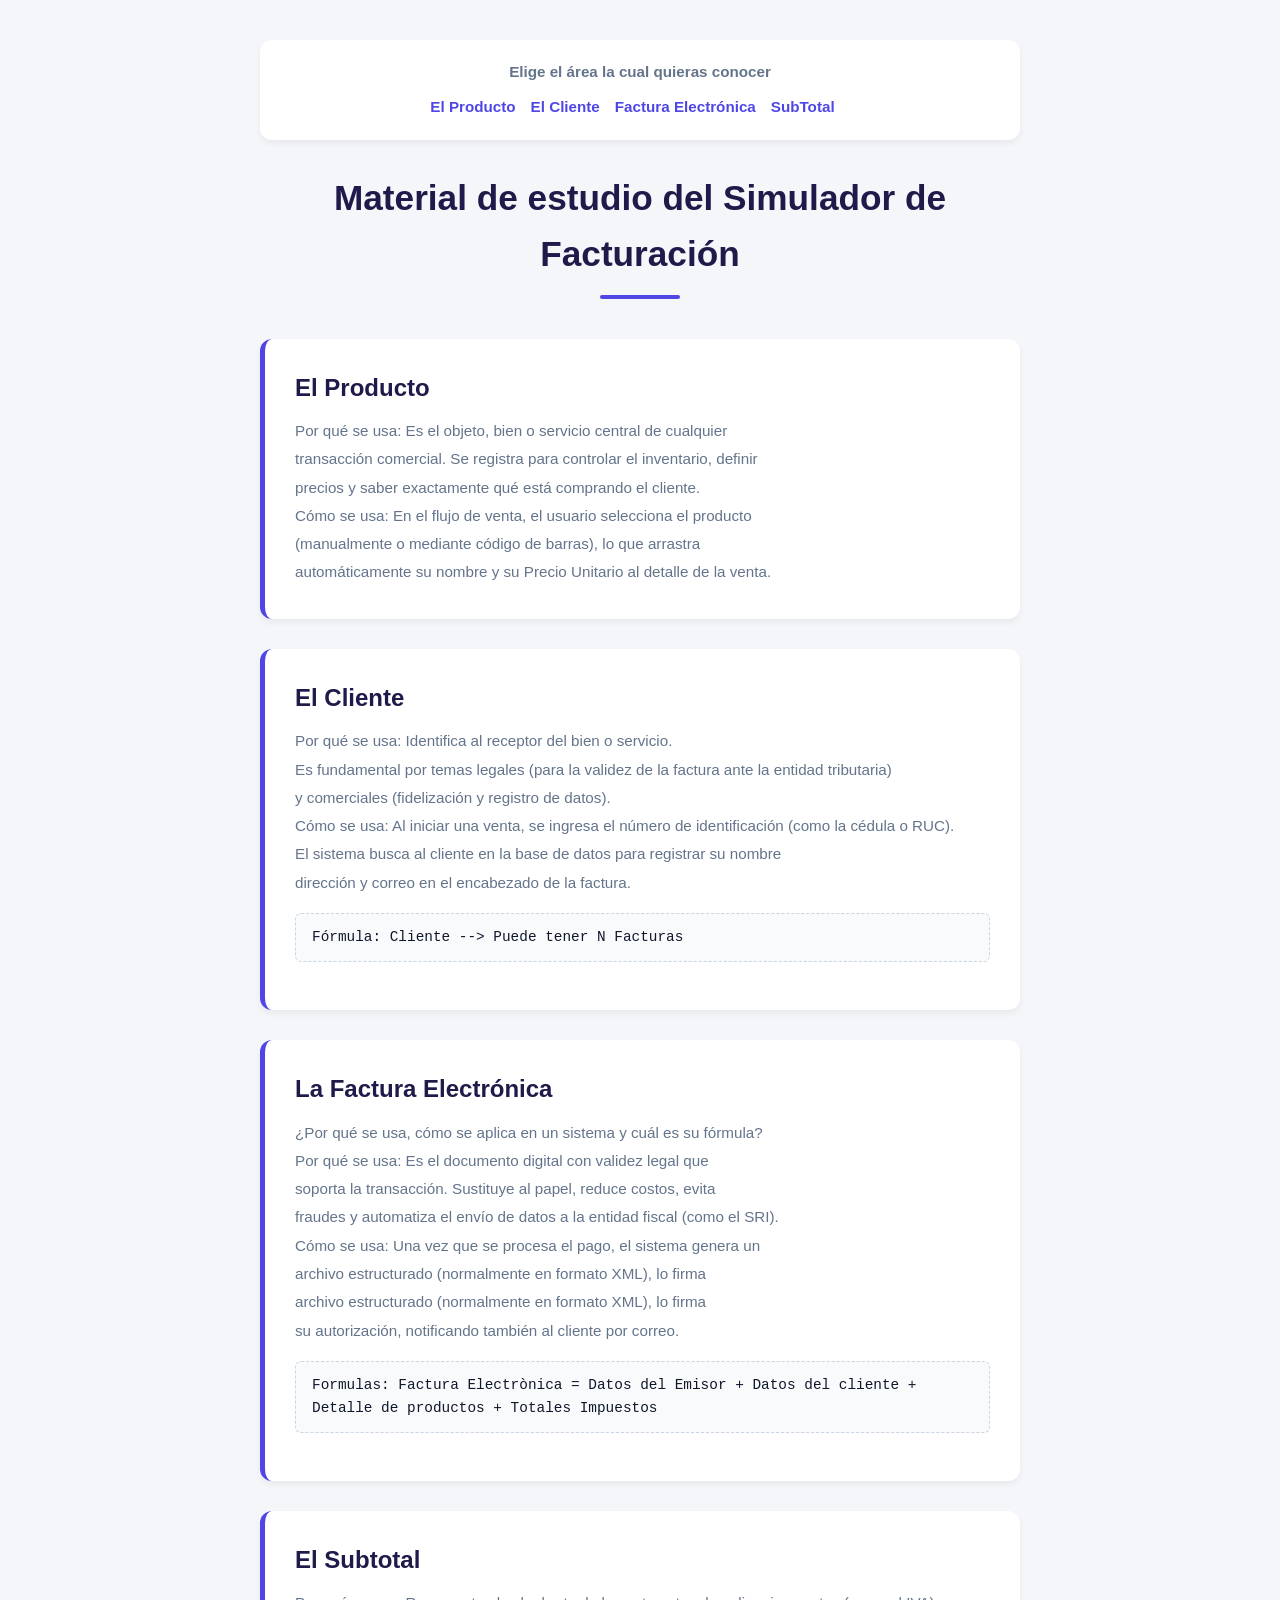
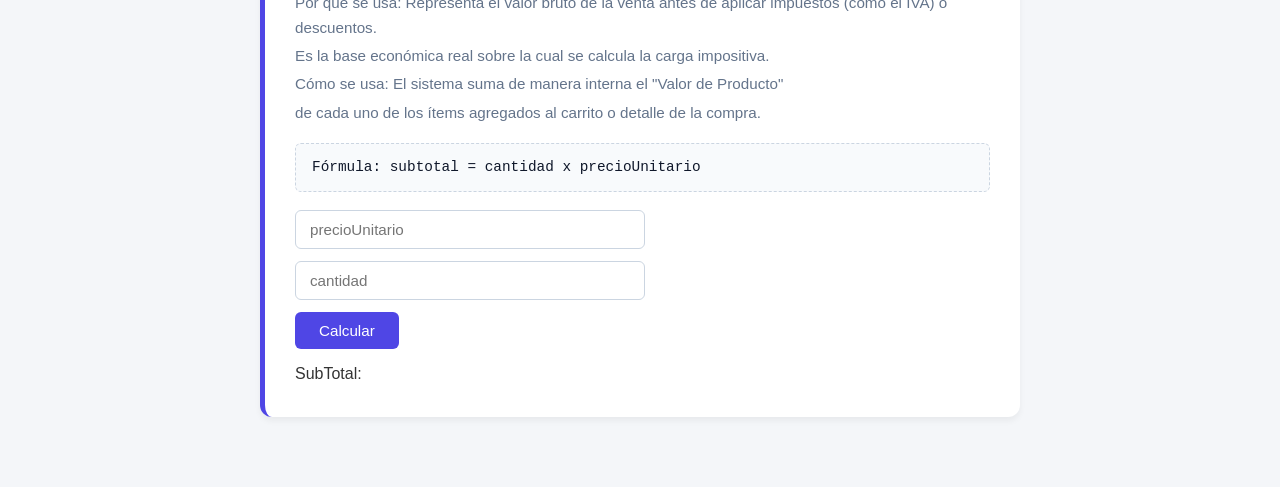
==== index.html @ f61bc557 "cch: agrenado concepto Subtotal" ====
<!DOCTYPE html>
<html lang="en">

<head>
    <meta charset="UTF-8">
    <meta name="viewport" content="width=device-width, initial-scale=1.0">
    <title>Material de Estudio</title>
    <link rel="stylesheet" href="CSS/material-estudio.css">
</head>

<body>

    <nav class="menu-navegacion">
        <p><strong>Elige el área la cual quieras conocer </strong></p>
        <ul>
            <li><a href="#elProducto">El Producto</a></li>
            <li><a href="#elCliente">El Cliente</a></li>
            <li><a href="#facturaElectronica">Factura Electrónica</a></li>
            <li><a href="#subTotal">SubTotal</a></li>
            <li><a href="#"></a></li>
        </ul>
    </nav>

    <h1>Material de estudio del Simulador de Facturación</h1>

    <section id="elProducto">
        <h2>El Producto</h2>
        <p>Por qué se usa: Es el objeto, bien o servicio central de cualquier</p>
        <p>transacción comercial. Se registra para controlar el inventario, definir</p>
        <p>precios y saber exactamente qué está comprando el cliente.</p>
        <p>Cómo se usa: En el flujo de venta, el usuario selecciona el producto</p>
        <p>(manualmente o mediante código de barras), lo que arrastra</p>
        <p>automáticamente su nombre y su Precio Unitario al detalle de la venta.</p>

    </section>

    <section id="elCliente">
        <h2>El Cliente</h2>
        <p>Por qué se usa: Identifica al receptor del bien o servicio.</p>
        <p>Es fundamental por temas legales (para la validez de la factura ante la entidad tributaria)</p>
        <p>y comerciales (fidelización y registro de datos).</p>
        <p>Cómo se usa: Al iniciar una venta, se ingresa el número de identificación (como la cédula o RUC).</p>
        <p>El sistema busca al cliente en la base de datos para registrar su nombre</p>
        <p>dirección y correo en el encabezado de la factura.</p>
        <div>
            Fórmula:
            Cliente --> Puede tener N Facturas
        </div>
    </section>

    <section id="facturaElectronica">
        <h2>La Factura Electrónica</h2>
        <p>¿Por qué se usa, cómo se aplica en un sistema y cuál es su fórmula?</p>
        <p>Por qué se usa: Es el documento digital con validez legal que</p>
        <p>soporta la transacción. Sustituye al papel, reduce costos, evita</p>
        <p>fraudes y automatiza el envío de datos a la entidad fiscal (como el SRI).</p>
        <p>Cómo se usa: Una vez que se procesa el pago, el sistema genera un</p>
        <p>archivo estructurado (normalmente en formato XML), lo firma</p>
        <p>archivo estructurado (normalmente en formato XML), lo firma</p>
        <p>su autorización, notificando también al cliente por correo.</p>
        <div>
            Formulas:
            Factura Electrònica = Datos del Emisor +
            Datos del cliente + Detalle de productos +
            Totales Impuestos
        </div>
    </section>

    <section id="subTotal">
        <h2>El Subtotal</h2>
        <p>Por qué se usa: Representa el valor bruto de la venta antes de aplicar impuestos (como el IVA) o descuentos.
        </p>
        <p>Es la base económica real sobre la cual se calcula la carga impositiva.</p>
        <p>Cómo se usa: El sistema suma de manera interna el "Valor de Producto"</p>
        <p>de cada uno de los ítems agregados al carrito o detalle de la compra.</p>
        <div>
            Fórmula:
            subtotal = cantidad x precioUnitario
        </div>
        <div>
            <input type="number" placeholder="precioUnitario" id="precioUnitario">
            <br>
            <input type="number" placeholder="cantidad" id="cantidad">
            <br>
            <button onclick="calcularSubtotal()">Calcular</button>
            <br>
            <span id="mensajeSubtotal">SubTotal:</span>
        </div>
    </section>
    <script src="JS/material-estudio.js"></script>
    <script src="JS/utilitarios.js"></script>
</body>

</html>
---- CSS/material-estudio.css ----
/* ==========================================================================
   ESTILOS GLOBALES: Configuración inicial para toda la página
   ========================================================================== */
html {
    scroll-behavior: smooth;
    /* Hace que la pantalla se deslice suavemente al navegar por los ID */
}

/* ==========================================================================
   ESTILOS DEL MENÚ DE NAVEGACIÓN
   ========================================================================== */
.menu-navegacion {
    background-color: #ffffff;
    border-radius: 12px;
    padding: 20px;
    margin-bottom: 30px;
    box-shadow: 0 4px 6px rgba(0, 0, 0, 0.05);
    text-align: center;
}

.menu-navegacion ul {
    list-style: none;
    /* Quita los puntitos negros de la lista */
    display: flex;
    flex-wrap: wrap;
    /* Si no caben en la pantalla, se bajan ordenadamente */
    justify-content: center;
    gap: 15px;
    /* Espacio entre cada opción */
    margin-top: 10px;
}

.menu-navegacion a {
    text-decoration: none;
    /* Quita la línea subrayada del texto */
    color: #4f46e5;
    /* El mismo color morado/azul de tus botones */
    font-weight: 600;
    font-size: 0.95rem;
    transition: color 0.2s ease;
}

/* Cuando el usuario pasa el mouse sobre el enlace, cambia de color */
.menu-navegacion a:hover {
    color: #3730a3;
    text-decoration: underline;
    /* Aparece el subrayado solo al pasar el mouse */
}

* {
    box-sizing: border-box;
    /* Hace que los tamaños de las cajas sean más fáciles de calcular */
    margin: 0;
    padding: 0;
}

body {
    font-family: -apple-system, BlinkMacSystemFont, "Segoe UI", Roboto, Arial, sans-serif;
    line-height: 1.6;
    background-color: #f4f6f9;
    /* Color de fondo gris claro para descansar la vista */
    color: #333333;
    /* Color del texto principal */
    padding: 40px 20px;
    max-width: 800px;
    /* Ancho máximo para que no se estire demasiado en pantallas grandes */
    margin: 0 auto;
    /* Centra todo el contenido en la pantalla */
}

/* ==========================================================================
   TÍTULO PRINCIPAL: Diseño del encabezado grande
   ========================================================================== */
h1 {
    color: #1e1b4b;
    /* Color azul marino muy oscuro */
    font-size: 2.2rem;
    font-weight: 800;
    text-align: center;
    margin-bottom: 40px;
    padding-bottom: 16px;
    position: relative;
}

/* Línea decorativa morada debajo del título principal */
h1::after {
    content: "";
    position: absolute;
    bottom: 0;
    left: 50%;
    transform: translateX(-50%);
    width: 80px;
    height: 4px;
    background-color: #4f46e5;
    /* Color morado/azul llamativo */
    border-radius: 2px;
}

/* ==========================================================================
   TARJETAS (SECCIONES): Cuadros blancos que agrupan la información
   ========================================================================== */
section {
    background-color: #ffffff;
    /* Fondo blanco para resaltar */
    border-radius: 12px;
    padding: 30px;
    margin-bottom: 30px;
    box-shadow: 0 4px 6px rgba(0, 0, 0, 0.05);
    /* Sombra suave para dar efecto de elevación */
    border-left: 5px solid #4f46e5;
    /* Línea gruesa decorativa a la izquierda */
    transition: transform 0.2s ease;
    /* Animación suave para cuando pasas el mouse */
}

/* Efecto para que la tarjeta suba un poquito al pasar el mouse por encima */
section:hover {
    transform: translateY(-2px);
}

h2 {
    color: #1e1b4b;
    font-size: 1.5rem;
    margin-bottom: 12px;
    font-weight: 700;
}

p {
    color: #64748b;
    /* Gris intermedio para los textos informativos */
    font-size: 0.95rem;
    margin-bottom: 4px;
}

/* ==========================================================================
   BLOQUE DE FÓRMULAS: Estilo para los cuadros de fórmulas matemáticas
   ========================================================================== */
section>div:nth-of-type(1) {
    background-color: #f8fafc;
    border: 1px dashed #cbd5e1;
    /* Borde con líneas discontinuas */
    border-radius: 6px;
    padding: 12px 16px;
    margin: 18px 0;
    font-family: monospace;
    /* Letra tipo código de computadora */
    font-size: 0.9rem;
    color: #0f172a;
}

/* ==========================================================================
   FORMULARIOS: Control de los espacios y diseño de cajas de texto y botones
   ========================================================================== */
/* Organiza los elementos interactivos uno debajo del otro de forma ordenada */
section>div:nth-of-type(2) {
    display: flex;
    flex-direction: column;
    gap: 12px;
    /* Añade una separación uniforme entre los elementos */
    margin-top: 15px;
}

/* Ocultamos las etiquetas <br> del HTML para que no estropeen la organización limpia */
section>div:nth-of-type(2) br {
    display: none;
}

/* Estilo para las cajas donde el usuario escribe datos */
input[type="number"],
input[type="text"] {
    width: 100%;
    max-width: 350px;
    padding: 10px 14px;
    border: 1px solid #cbd5e1;
    border-radius: 6px;
    font-size: 0.95rem;
    background-color: #ffffff;
    color: #1e293b;
    transition: border-color 0.2s ease, box-shadow 0.2s ease;
}

/* Efecto cuando el usuario hace clic dentro de una caja de texto para escribir */
input:focus {
    outline: none;
    border-color: #6366f1;
    /* Cambia a un color azul iluminado */
    box-shadow: 0 0 0 3px rgba(99, 102, 241, 0.15);
    /* Añade un pequeño resplandor */
}

/* ==========================================================================
   BOTONES: Diseño de los botones de acción de la interfaz
   ========================================================================== */
button {
    width: max-content;
    /* El botón solo mide lo que mide su texto por dentro */
    padding: 10px 24px;
    background-color: #4f46e5;
    /* Fondo morado/azul */
    color: #ffffff;
    /* Texto blanco */
    border: none;
    border-radius: 6px;
    font-size: 0.95rem;
    font-weight: 500;
    cursor: pointer;
    /* Cambia el cursor a una mano haciendo clic */
    transition: background-color 0.2s ease;
}

/* El botón se vuelve un poco más oscuro cuando pasamos el mouse por encima */
button:hover {
    background-color: #4338ca;
}

/* El botón se vuelve aún más oscuro justo en el momento en que lo presionamos */
button:active {
    background-color: #3730a3;
}

/* ==========================================================================
   SUBTÍTULOS INTERNOS: Estilos para textos aclaratorios de datos simulados
   ========================================================================== */
h3 {
    color: #475569;
    /* Color gris azulado oscuro */
    font-size: 1.1rem;
    font-weight: 600;
    margin-bottom: 8px;
}
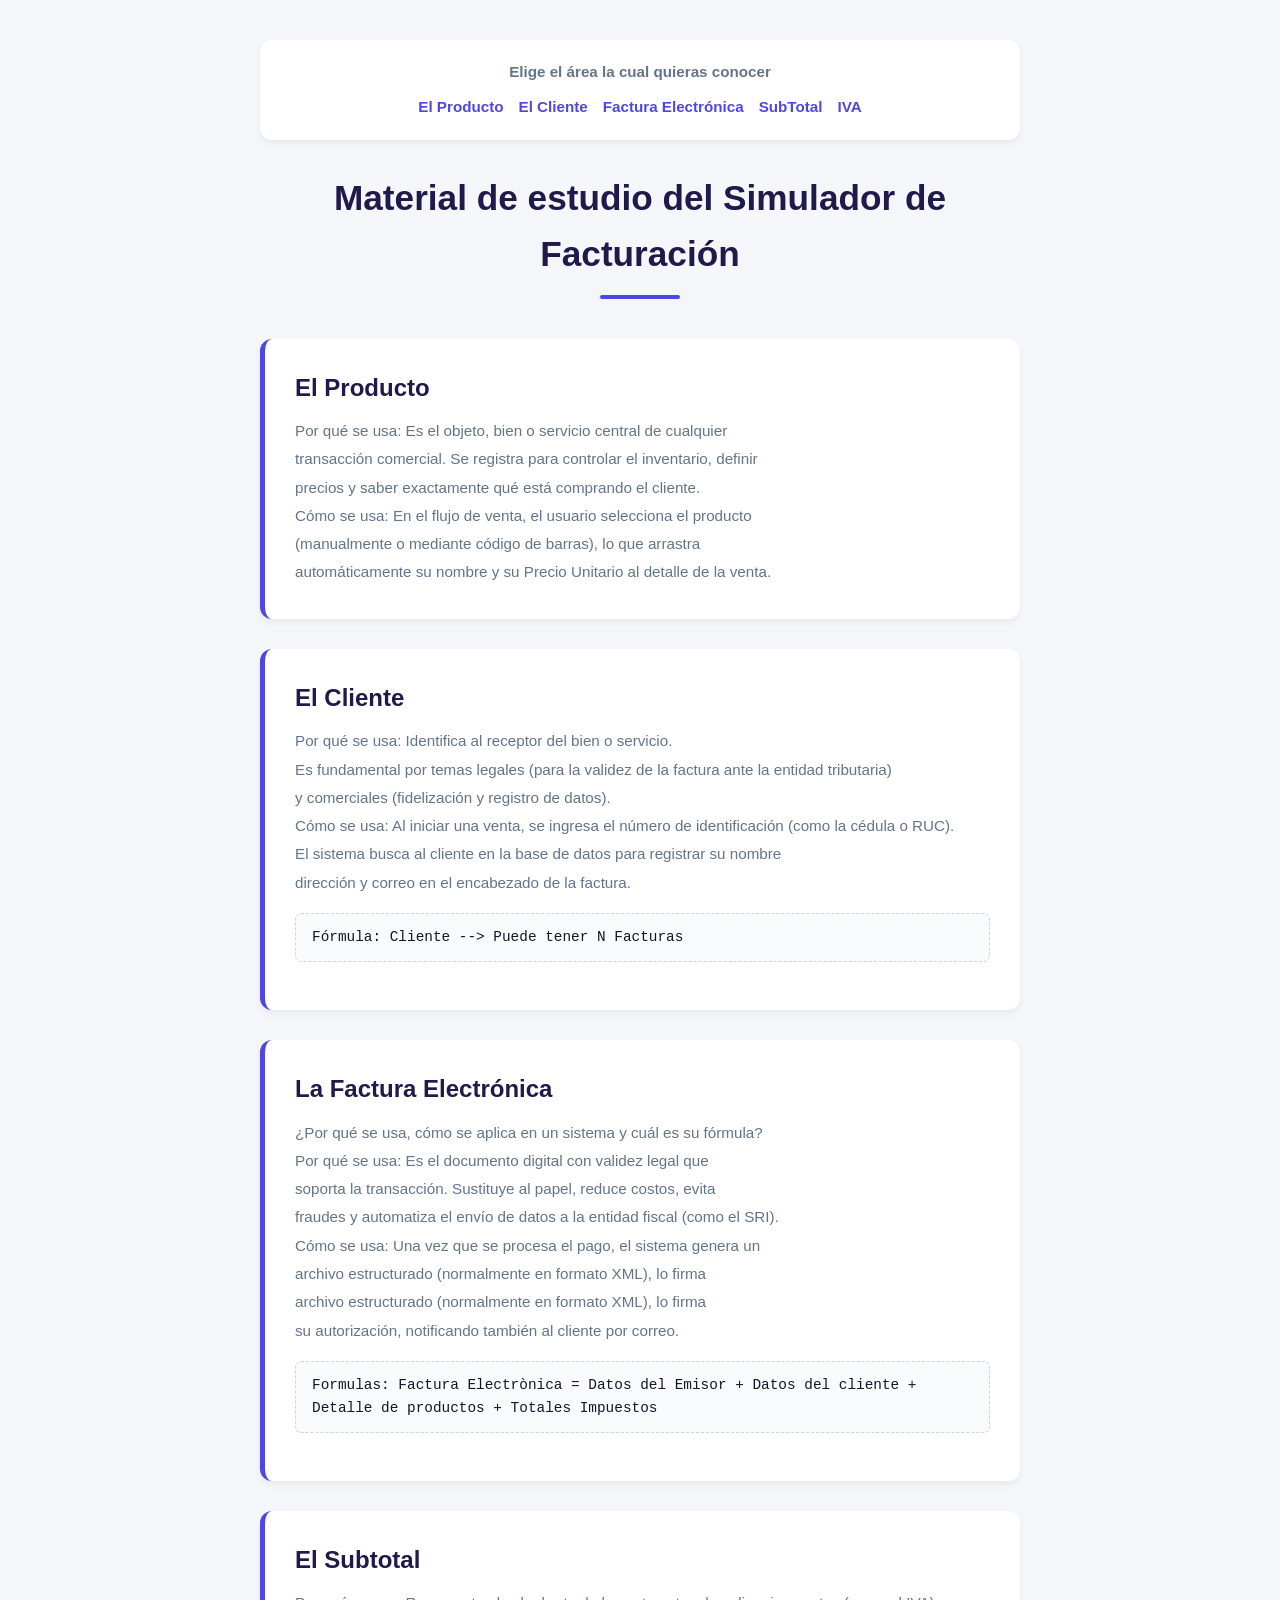
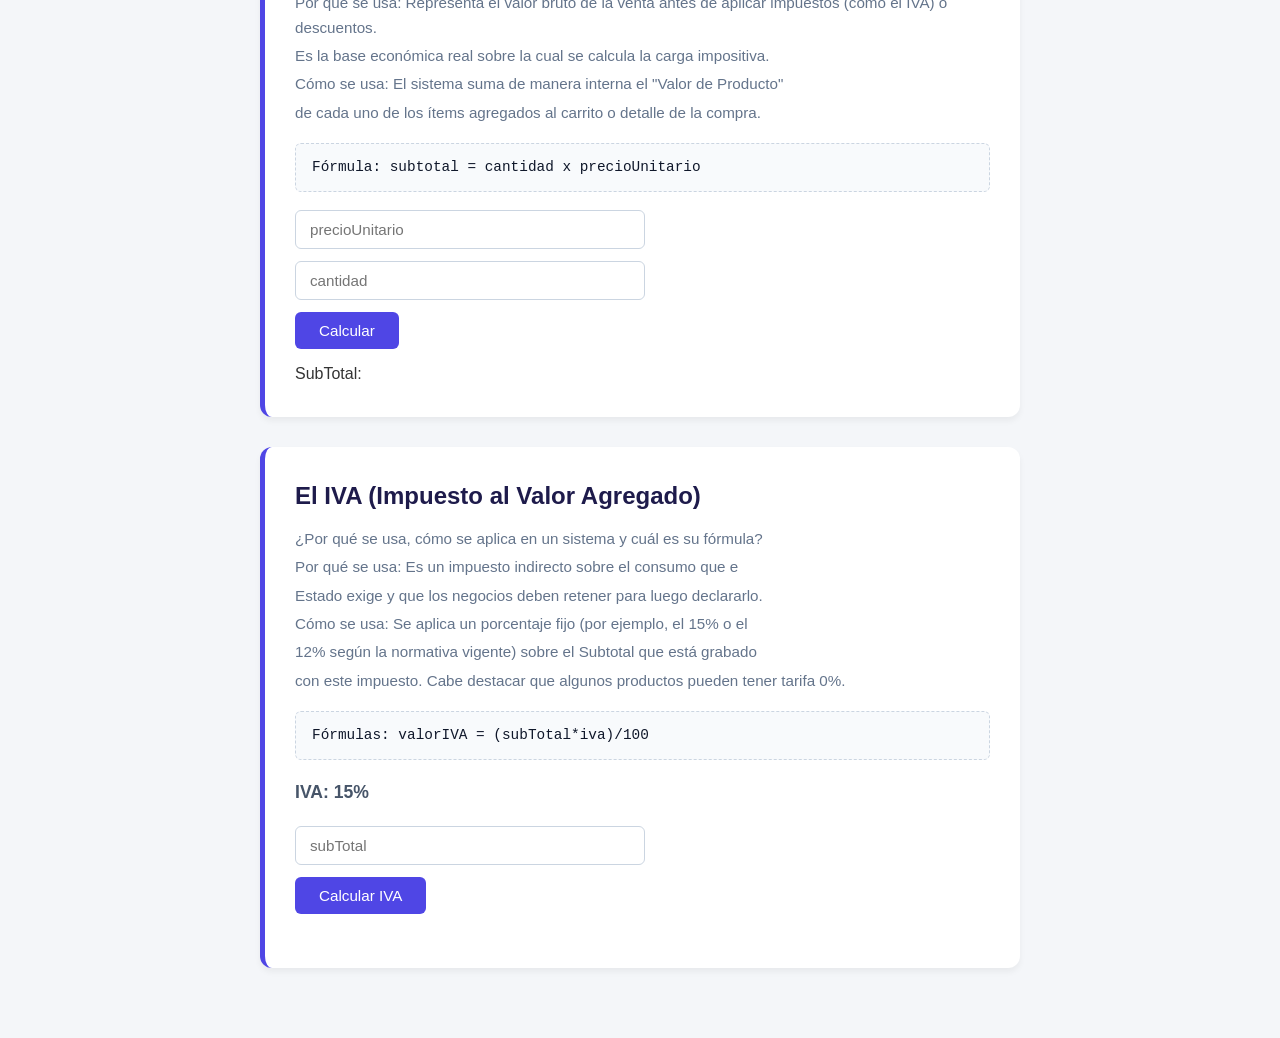
==== commit 34b9b3b7: "Agregando concepto IVA" ====
--- a/index.html
+++ b/index.html
@@ -17,7 +17,7 @@
             <li><a href="#elCliente">El Cliente</a></li>
             <li><a href="#facturaElectronica">Factura Electrónica</a></li>
             <li><a href="#subTotal">SubTotal</a></li>
-            <li><a href="#"></a></li>
+            <li><a href="#valorIVA">IVA</a></li>
         </ul>
     </nav>
 
@@ -87,6 +87,30 @@
             <span id="mensajeSubtotal">SubTotal:</span>
         </div>
     </section>
+
+    <section id="valorIVA">
+        <h2>El IVA (Impuesto al Valor Agregado)</h2>
+        <p>¿Por qué se usa, cómo se aplica en un sistema y cuál es su fórmula?</p>
+        <p>Por qué se usa: Es un impuesto indirecto sobre el consumo que e</p>
+        <p>Estado exige y que los negocios deben retener para luego declararlo.</p>
+        <p>Cómo se usa: Se aplica un porcentaje fijo (por ejemplo, el 15% o el</p>
+        <p>12% según la normativa vigente) sobre el Subtotal que está grabado</p>
+        <p>con este impuesto. Cabe destacar que algunos productos pueden tener tarifa 0%.</p>
+        <div>
+            Fórmulas: 
+            valorIVA = (subTotal*iva)/100
+        </div>
+        <div>
+            <h3>IVA: 15%</h3>
+            <br>
+            <input type="number" placeholder="subTotal" id="idSubTotal">
+            <br>
+            <button onclick="calcularIVA()">Calcular IVA</button>
+            <br>
+            <span id="mensajeIVA"></span>
+            <span id="mensajeTotal"></span>
+        </div>
+    </section>
     <script src="JS/material-estudio.js"></script>
     <script src="JS/utilitarios.js"></script>
 </body>
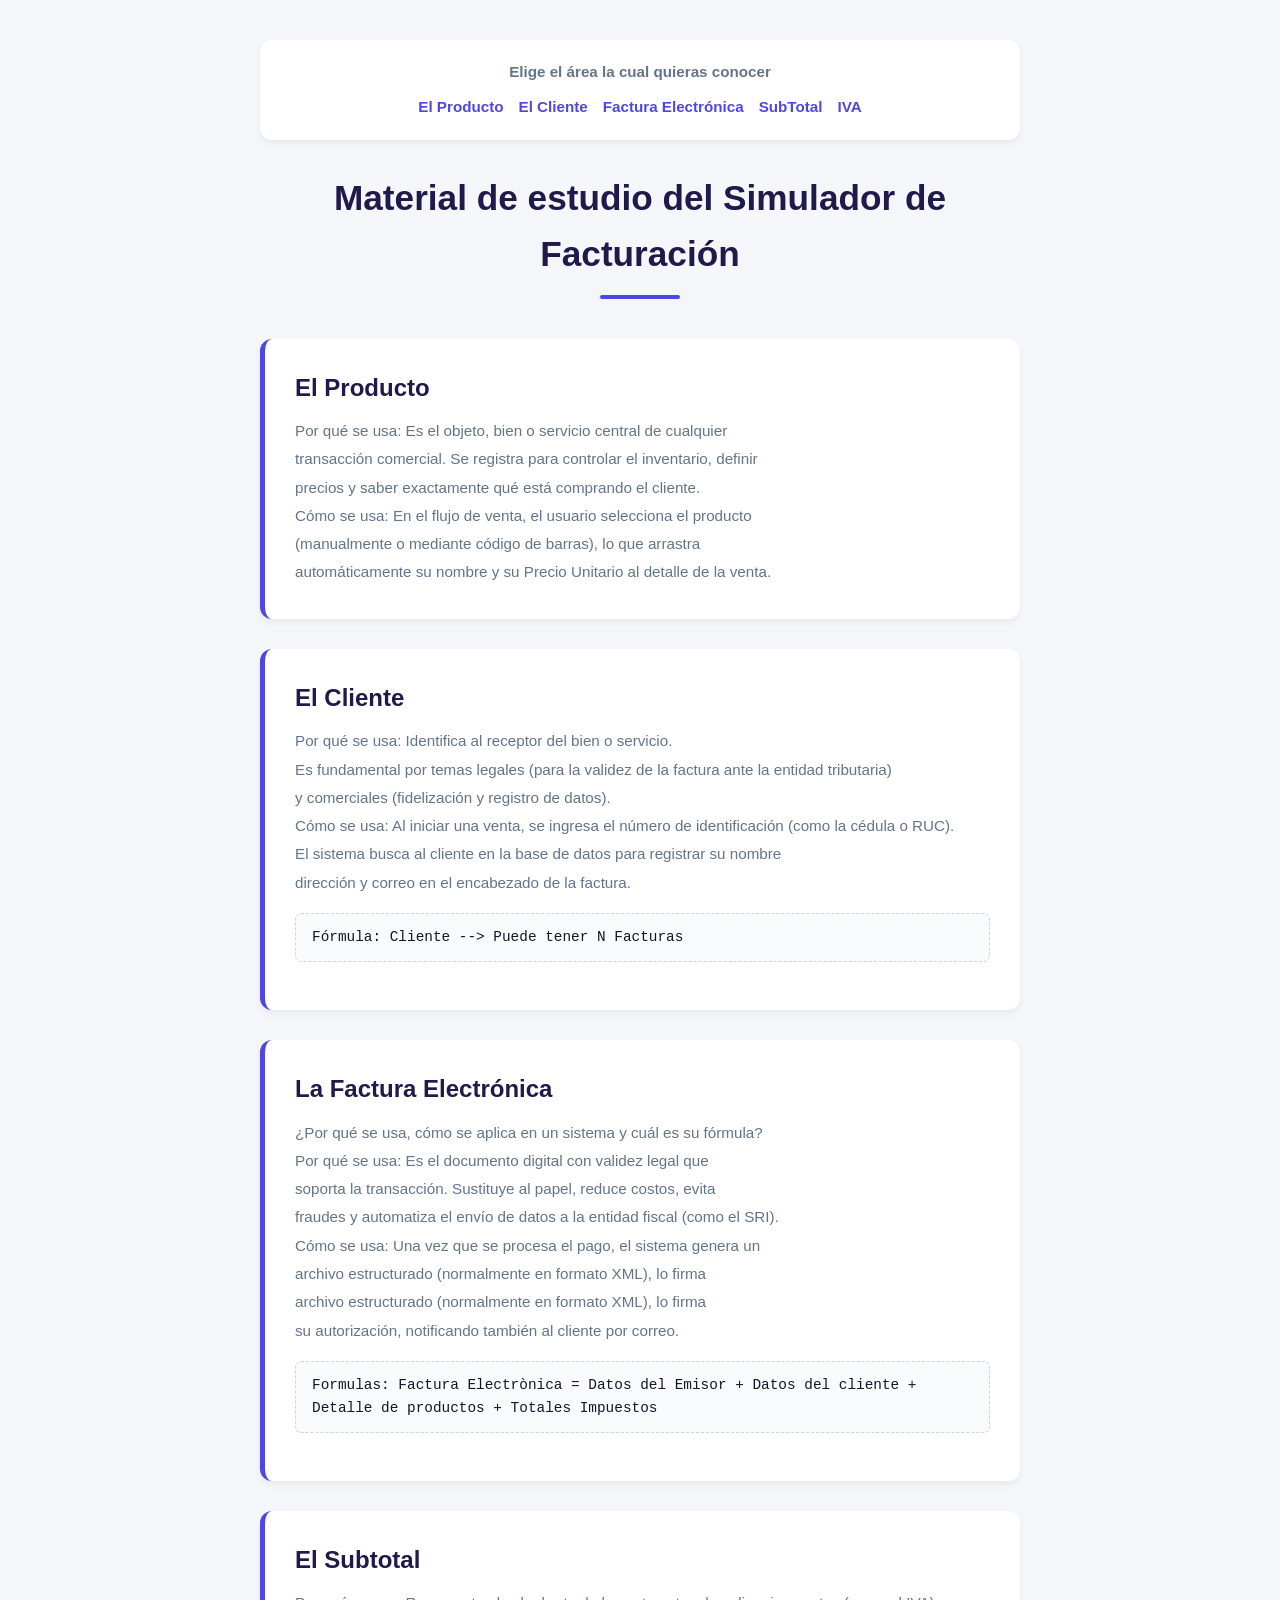
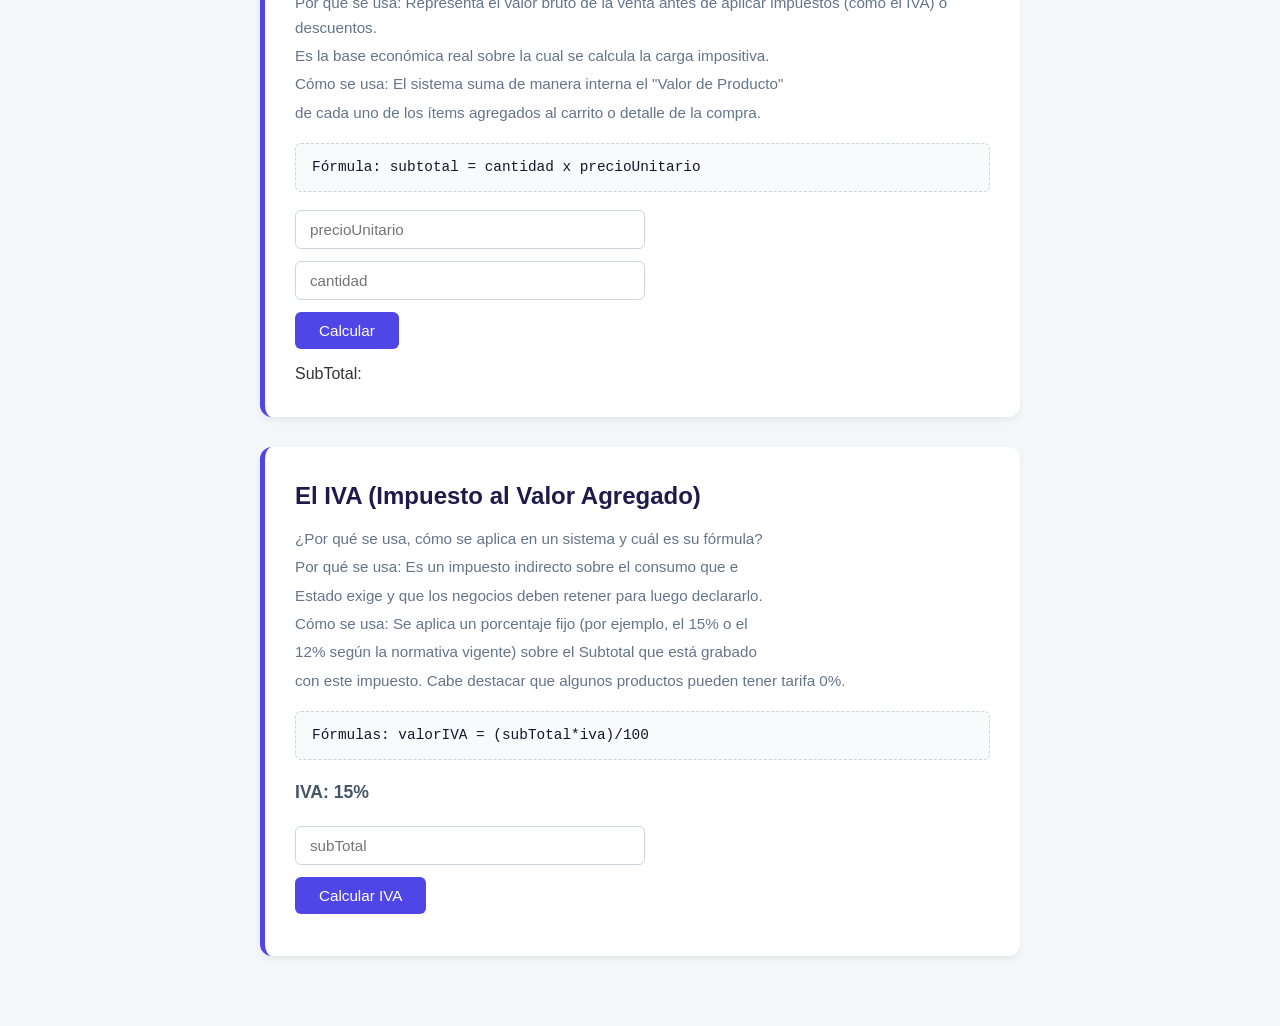
==== commit 483b49c5: "Correccion de funcion calcularIVA" ====
--- a/index.html
+++ b/index.html
@@ -108,7 +108,6 @@
             <button onclick="calcularIVA()">Calcular IVA</button>
             <br>
             <span id="mensajeIVA"></span>
-            <span id="mensajeTotal"></span>
         </div>
     </section>
     <script src="JS/material-estudio.js"></script>
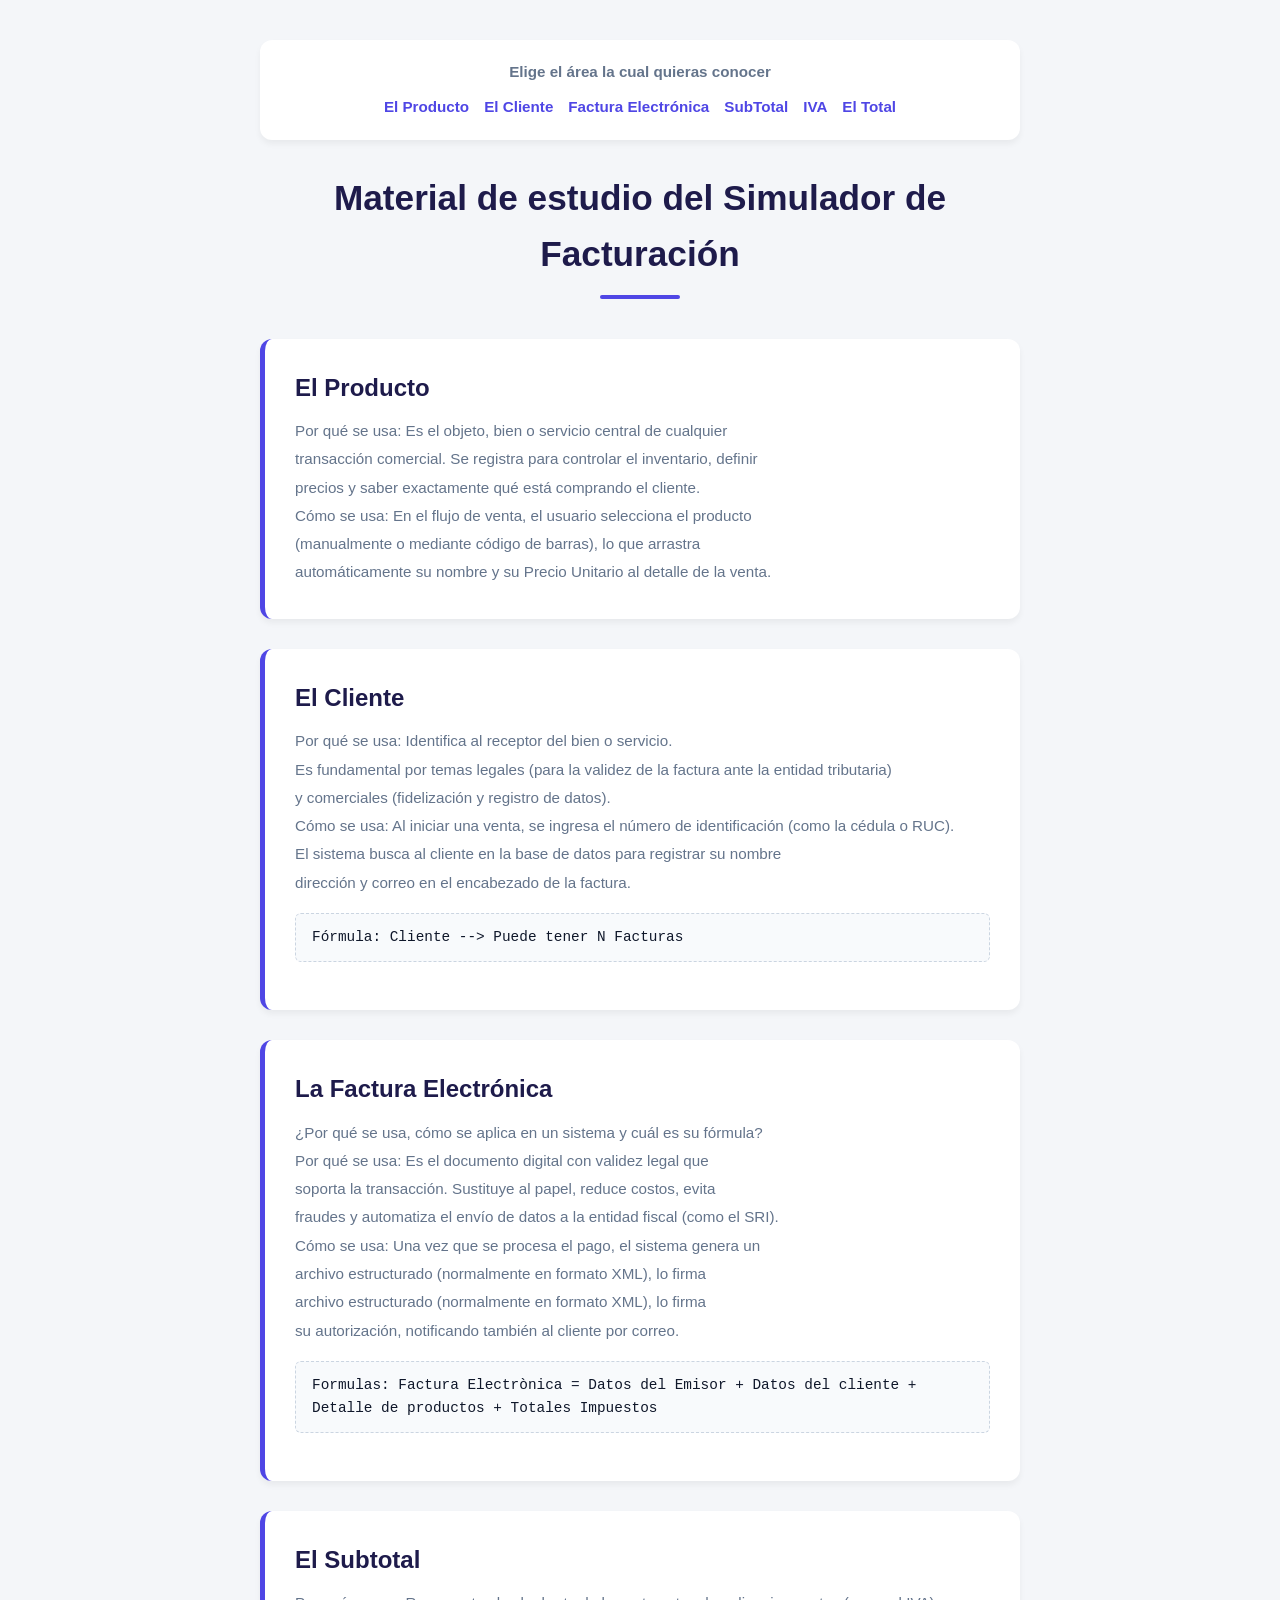
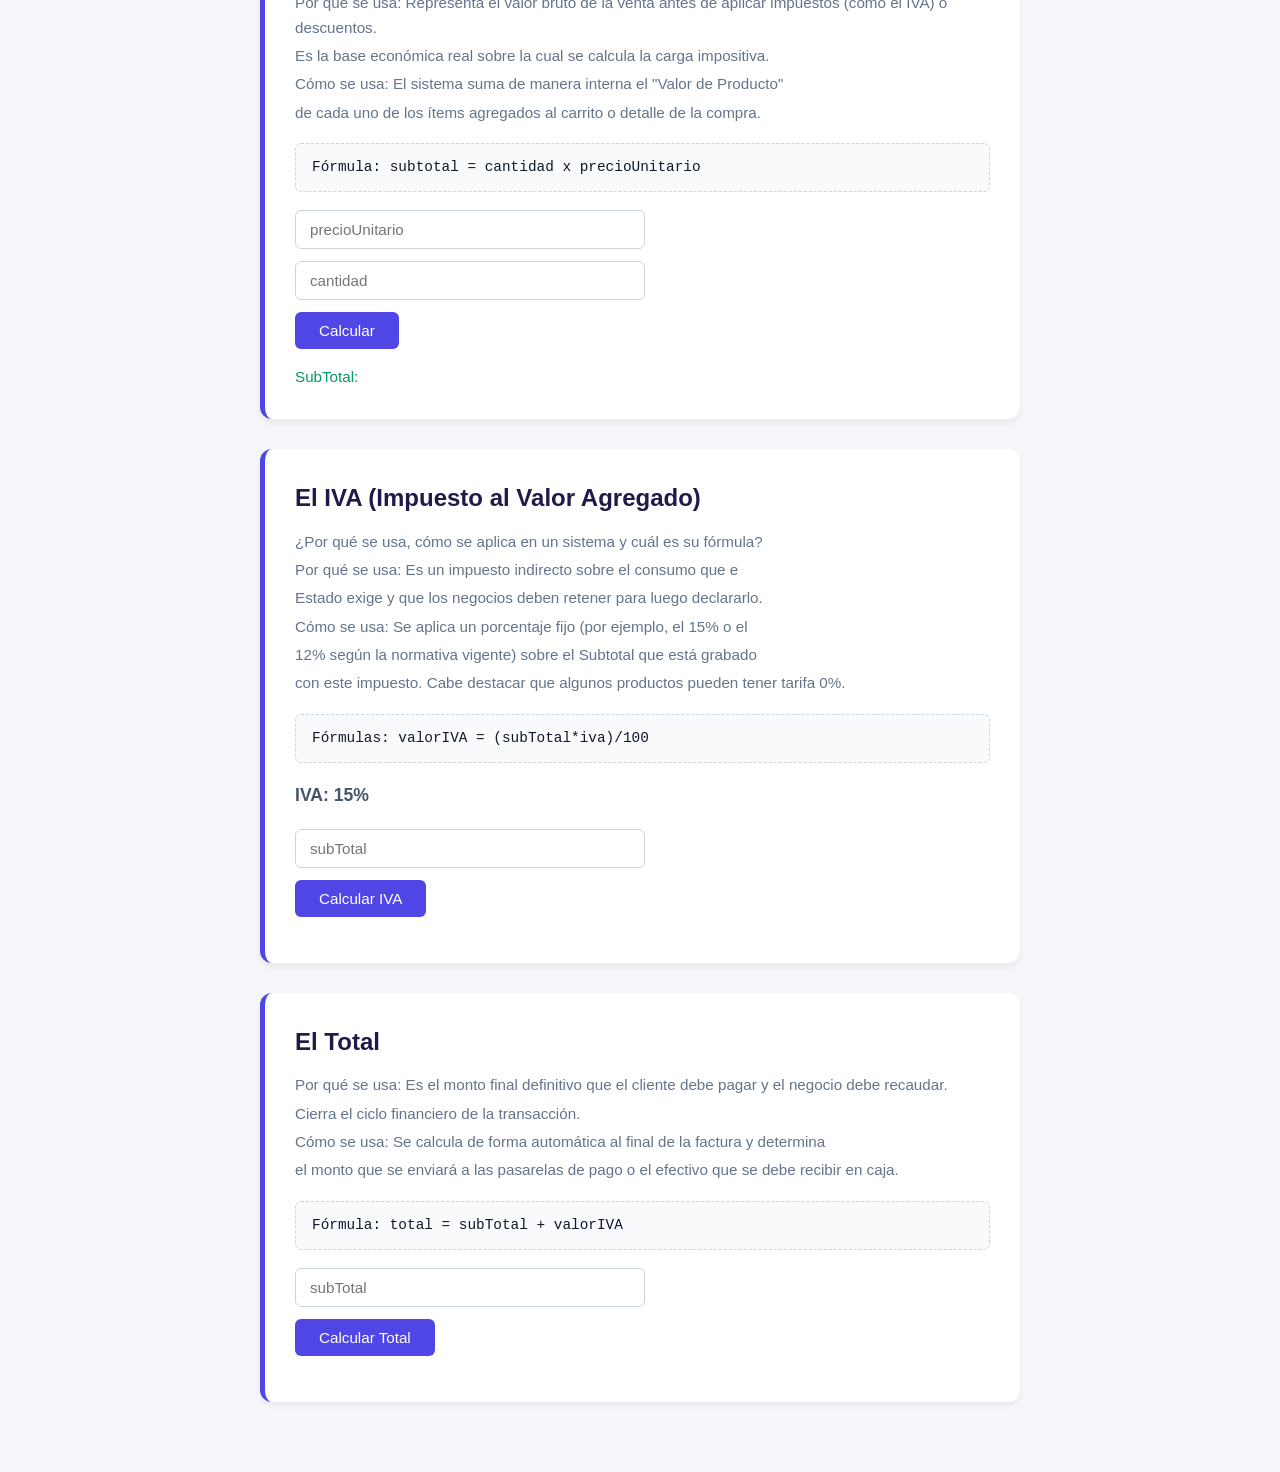
==== commit 70e5bc07: "cch: agregando concepto y funcion calcula Total" ====
--- a/index.html
+++ b/index.html
@@ -18,6 +18,7 @@
             <li><a href="#facturaElectronica">Factura Electrónica</a></li>
             <li><a href="#subTotal">SubTotal</a></li>
             <li><a href="#valorIVA">IVA</a></li>
+            <li><a href="#elTotal">El Total</a></li>
         </ul>
     </nav>
 
@@ -97,7 +98,7 @@
         <p>12% según la normativa vigente) sobre el Subtotal que está grabado</p>
         <p>con este impuesto. Cabe destacar que algunos productos pueden tener tarifa 0%.</p>
         <div>
-            Fórmulas: 
+            Fórmulas:
             valorIVA = (subTotal*iva)/100
         </div>
         <div>
@@ -110,6 +111,26 @@
             <span id="mensajeIVA"></span>
         </div>
     </section>
+
+    <section id="elTotal">
+        <h2>El Total</h2>
+        <p>Por qué se usa: Es el monto final definitivo que el cliente debe pagar y el negocio debe recaudar.</p>
+        <p>Cierra el ciclo financiero de la transacción.</p>
+        <p>Cómo se usa: Se calcula de forma automática al final de la factura y determina</p>
+        <p>el monto que se enviará a las pasarelas de pago o el efectivo que se debe recibir en caja.</p>
+        <div>
+            Fórmula:
+            total = subTotal + valorIVA
+        </div>
+        <div>
+            <input type="number" placeholder="subTotal" id="idSumaTotal">
+            <br>
+            <button onclick="calcularTotal()">Calcular Total</button>
+            <br>
+            <span id="mensajeTotal"></span>
+        </div>
+    </section>
+
     <script src="JS/material-estudio.js"></script>
     <script src="JS/utilitarios.js"></script>
 </body>
--- a/CSS/material-estudio.css
+++ b/CSS/material-estudio.css
@@ -227,4 +227,17 @@
     font-size: 1.1rem;
     font-weight: 600;
     margin-bottom: 8px;
+}
+
+/* ==========================================================================
+   MENSAJES DE RESPUESTA: Estilo para las alertas de texto dinámicas (Spans)
+   ========================================================================== */
+span[id^="mensaje"] {
+    font-size: 0.95rem;
+    font-weight: 500;
+    color: #059669;
+    /* Color verde amigable que indica éxito o respuesta del sistema */
+    margin-top: 4px;
+    display: inline-block;
+    /* Permite aplicar márgenes de manera correcta */
 }
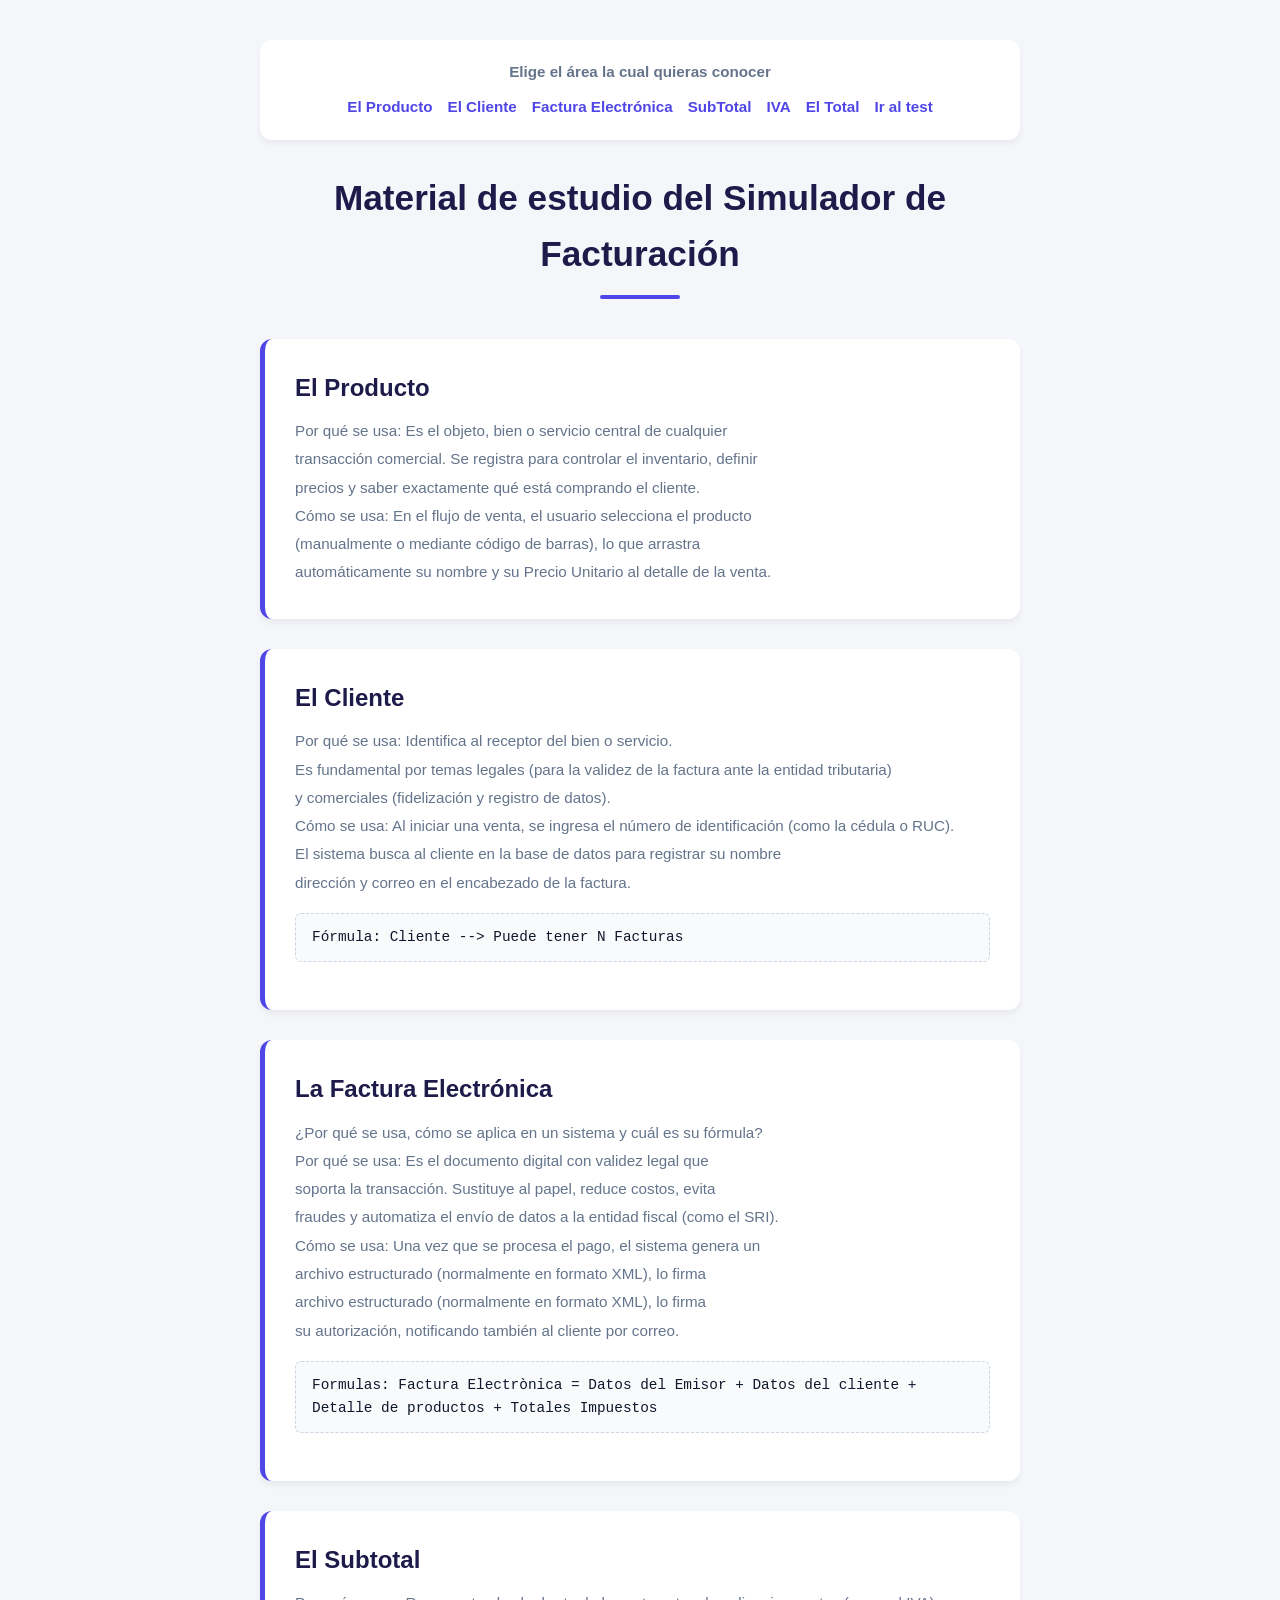
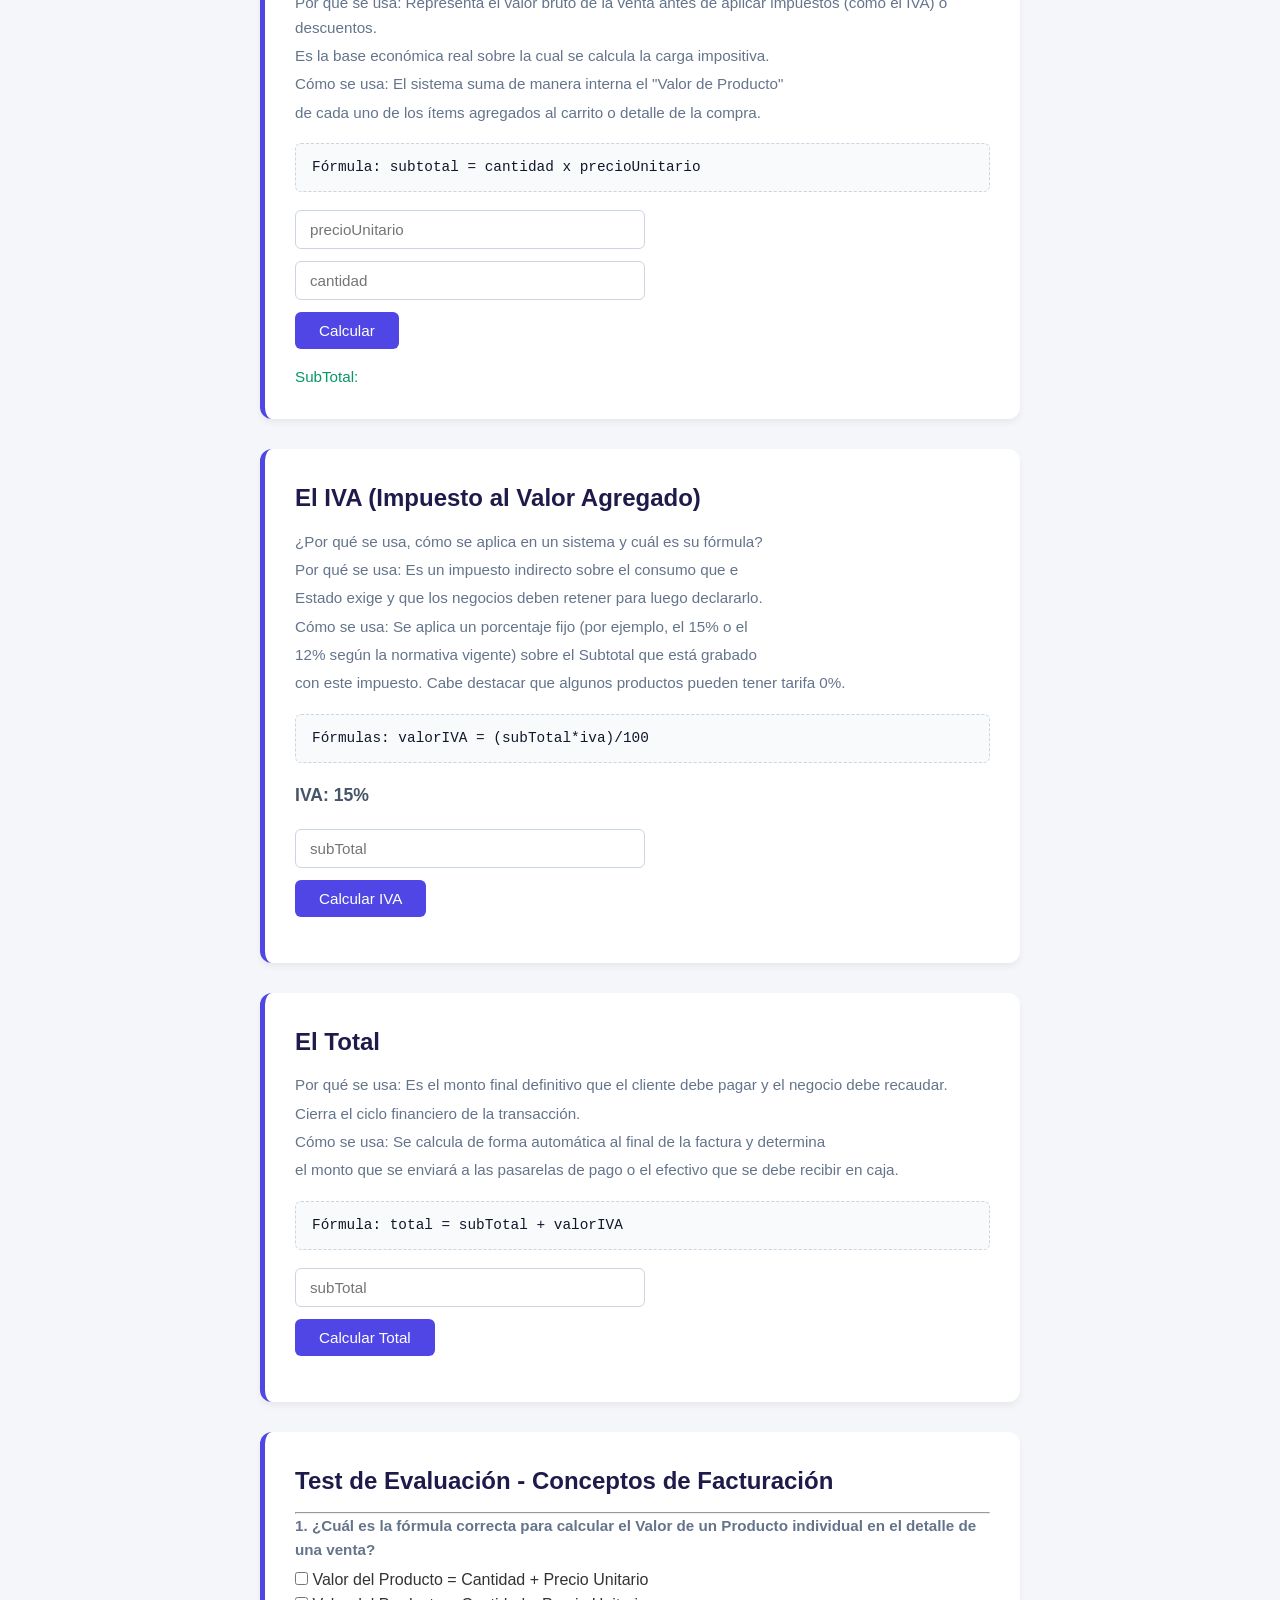
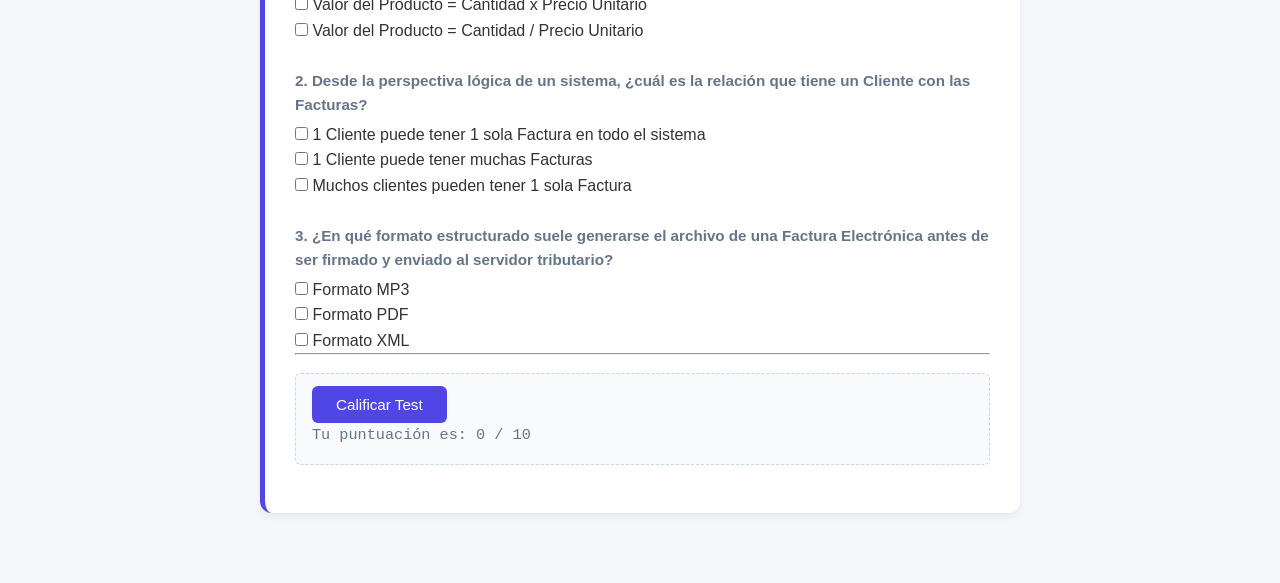
==== commit 1c193a3f: "Creacion de la primera parte del test, con su primer avance en js" ====
--- a/index.html
+++ b/index.html
@@ -19,6 +19,7 @@
             <li><a href="#subTotal">SubTotal</a></li>
             <li><a href="#valorIVA">IVA</a></li>
             <li><a href="#elTotal">El Total</a></li>
+            <li><a href="#idtest">Ir al test</a></li>
         </ul>
     </nav>
 
@@ -131,6 +132,70 @@
         </div>
     </section>
 
+    <section id="idtest">
+        <h2>Test de Evaluación - Conceptos de Facturación</h2>
+        <hr>
+
+        <article>
+            <p><strong>1. ¿Cuál es la fórmula correcta para calcular el Valor de un Producto individual en el detalle de una venta?</strong></p>
+            <div>
+                <input type="checkbox" id="pregunta1-respuesta1">
+                <label for="pregunta1-respuesta1">Valor del Producto = Cantidad + Precio Unitario</label>
+            </div>
+            <div>
+                <input type="checkbox" id="pregunta1-respuesta2">
+                <label for="pregunta1-respuesta2">Valor del Producto = Cantidad x Precio Unitario</label>
+            </div>
+            <div>
+                <input type="checkbox" id="pregunta1-respuesta3">
+                <label for="pregunta1-respuesta3">Valor del Producto = Cantidad / Precio Unitario</label>
+            </div>
+        </article>
+
+        <br>
+
+        <article>
+            <p><strong>2. Desde la perspectiva lógica de un sistema, ¿cuál es la relación que tiene un Cliente con las Facturas?</strong></p>
+            <div>
+                <input type="checkbox" id="pregunta2-respuesta1">
+                <label for="pregunta2-respuesta1">1 Cliente puede tener 1 sola Factura en todo el sistema</label>
+            </div>
+            <div>
+                <input type="checkbox" id="pregunta2-respuesta2">
+                <label for="pregunta2-respuesta2">1 Cliente puede tener muchas Facturas</label>
+            </div>
+            <div>
+                <input type="checkbox" id="pregunta2-respuesta3">
+                <label for="pregunta2-respuesta3">Muchos clientes pueden tener 1 sola Factura</label>
+            </div>
+        </article>
+
+        <br>
+
+        <article>
+            <p><strong>3. ¿En qué formato estructurado suele generarse el archivo de una Factura Electrónica antes de ser firmado y enviado al servidor tributario?</strong></p>
+            <div>
+                <input type="checkbox" id="pregunta3-respuesta1">
+                <label for="pregunta3-respuesta1">Formato MP3</label>
+            </div>
+            <div>
+                <input type="checkbox" id="pregunta3-respuesta2">
+                <label for="pregunta3-respuesta2">Formato PDF</label>
+            </div>
+            <div>
+                <input type="checkbox" id="pregunta3-respuesta3">
+                <label for="pregunta3-respuesta3">Formato XML</label>
+            </div>
+        </article>
+
+        <hr>
+
+        <div>
+            <button type="button" onclick="calificarTest()">Calificar Test</button>
+            <p>Tu puntuación es: <span id="calificacion">0 / 10</span></p>
+        </div>
+    </section>
+
     <script src="JS/material-estudio.js"></script>
     <script src="JS/utilitarios.js"></script>
 </body>
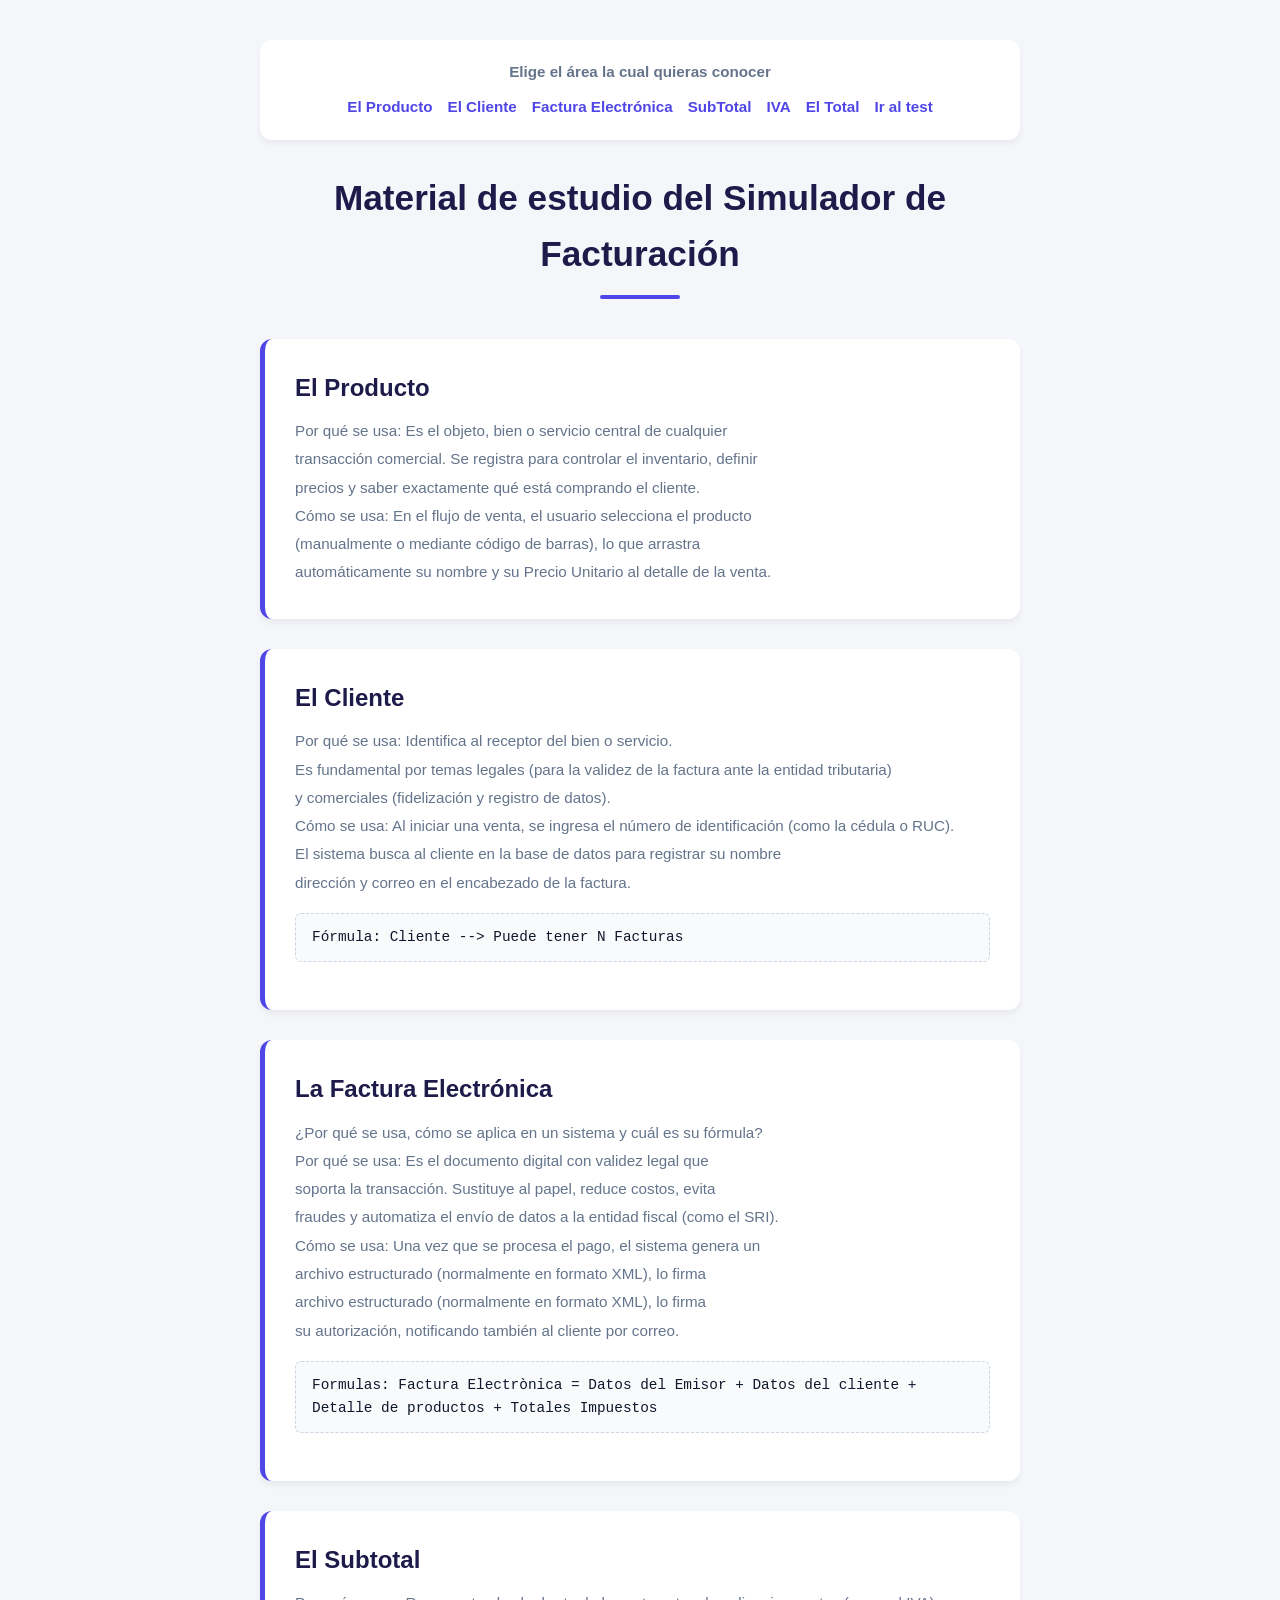
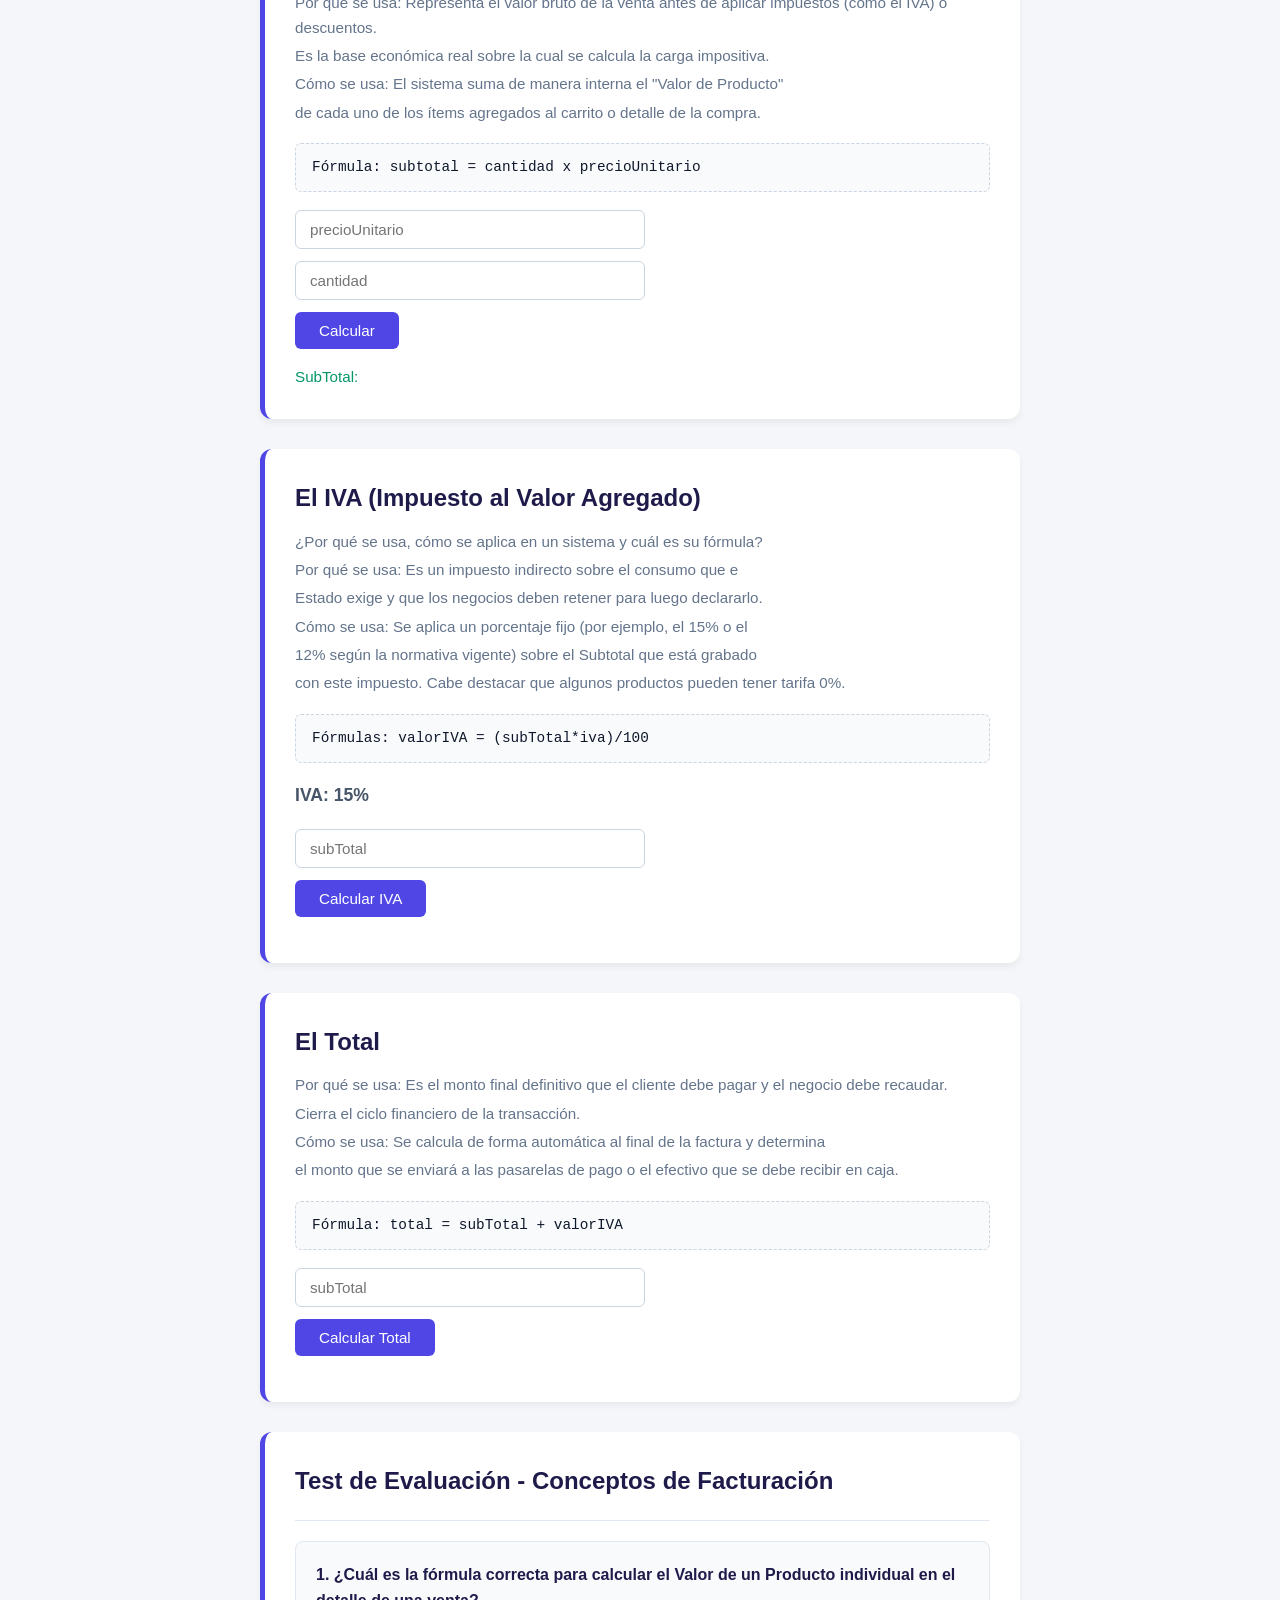
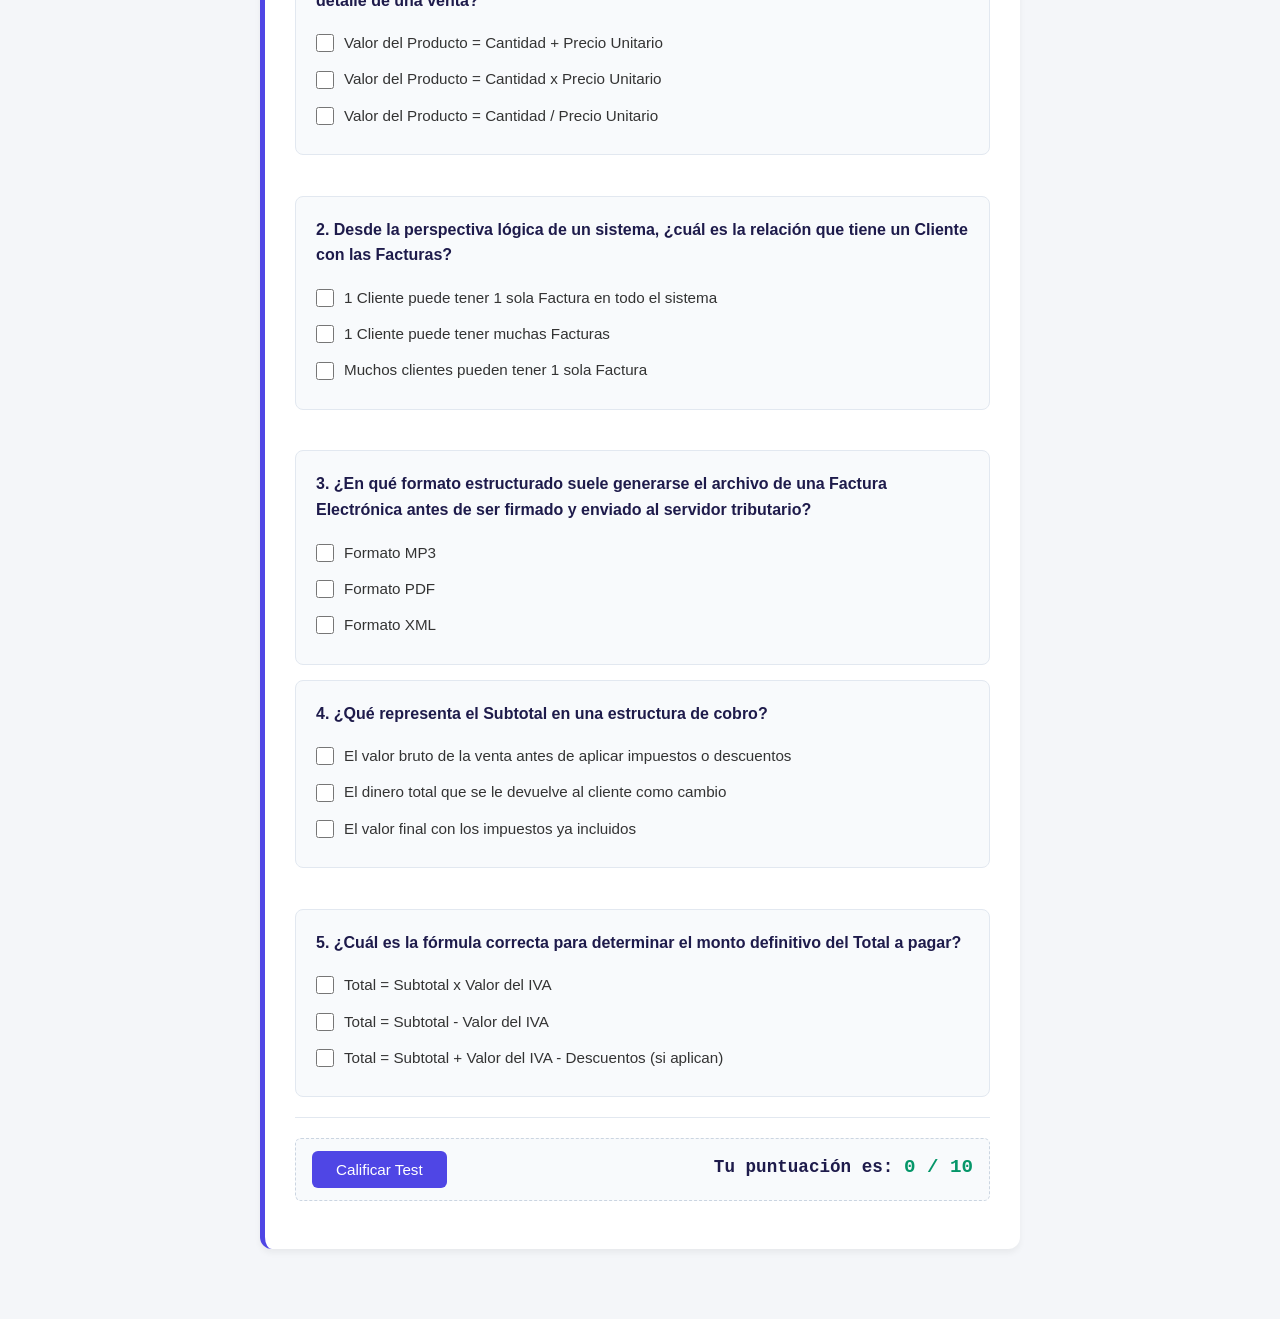
==== commit e8ab4244: "cch: agregando parte final test y completando funcion calificarTest" ====
--- a/index.html
+++ b/index.html
@@ -137,7 +137,8 @@
         <hr>
 
         <article>
-            <p><strong>1. ¿Cuál es la fórmula correcta para calcular el Valor de un Producto individual en el detalle de una venta?</strong></p>
+            <p><strong>1. ¿Cuál es la fórmula correcta para calcular el Valor de un Producto individual en el detalle de
+                    una venta?</strong></p>
             <div>
                 <input type="checkbox" id="pregunta1-respuesta1">
                 <label for="pregunta1-respuesta1">Valor del Producto = Cantidad + Precio Unitario</label>
@@ -155,7 +156,8 @@
         <br>
 
         <article>
-            <p><strong>2. Desde la perspectiva lógica de un sistema, ¿cuál es la relación que tiene un Cliente con las Facturas?</strong></p>
+            <p><strong>2. Desde la perspectiva lógica de un sistema, ¿cuál es la relación que tiene un Cliente con las
+                    Facturas?</strong></p>
             <div>
                 <input type="checkbox" id="pregunta2-respuesta1">
                 <label for="pregunta2-respuesta1">1 Cliente puede tener 1 sola Factura en todo el sistema</label>
@@ -173,7 +175,8 @@
         <br>
 
         <article>
-            <p><strong>3. ¿En qué formato estructurado suele generarse el archivo de una Factura Electrónica antes de ser firmado y enviado al servidor tributario?</strong></p>
+            <p><strong>3. ¿En qué formato estructurado suele generarse el archivo de una Factura Electrónica antes de
+                    ser firmado y enviado al servidor tributario?</strong></p>
             <div>
                 <input type="checkbox" id="pregunta3-respuesta1">
                 <label for="pregunta3-respuesta1">Formato MP3</label>
@@ -185,6 +188,48 @@
             <div>
                 <input type="checkbox" id="pregunta3-respuesta3">
                 <label for="pregunta3-respuesta3">Formato XML</label>
+            </div>
+        </article>
+
+        <article>
+            <p><strong>4. ¿Qué representa el Subtotal en una estructura de cobro?</strong></p>
+            <div>
+                <input type="checkbox" id="pregunta4-respuesta1">
+                <label for="pregunta4-respuesta1">El valor bruto de la
+                    venta antes de aplicar impuestos o descuentos</label>
+            </div>
+            <div>
+                <input type="checkbox" id="pregunta4-respuesta2">
+                <label for="pregunta4-respuesta2">El dinero total que
+                    se le devuelve al cliente como cambio</label>
+            </div>
+            <div>
+                <input type="checkbox" id="pregunta4-respuesta3">
+                <label for="pregunta4-respuesta3">El valor final con
+                    los impuestos ya incluidos
+                </label>
+            </div>
+        </article><br>
+        <article>
+            <p><strong>5. ¿Cuál es la fórmula correcta para determinar el monto definitivo del Total a pagar?</strong>
+            </p>
+            <div>
+                <input type="checkbox" id="pregunta5-respuesta1">
+                <label for="pregunta5-respuesta1">Total = Subtotal x
+                    Valor del IVA
+                </label>
+            </div>
+            <div>
+                <input type="checkbox" id="pregunta5-respuesta2">
+                <label for="pregunta5-respuesta2">Total = Subtotal -
+                    Valor del IVA
+                </label>
+            </div>
+            <div>
+                <input type="checkbox" id="pregunta5-respuesta3">
+                <label for="pregunta5-respuesta3">Total = Subtotal +
+                    Valor del IVA - Descuentos (si aplican)
+                </label>
             </div>
         </article>
 
--- a/CSS/material-estudio.css
+++ b/CSS/material-estudio.css
@@ -240,4 +240,104 @@
     margin-top: 4px;
     display: inline-block;
     /* Permite aplicar márgenes de manera correcta */
+}
+
+/* ==========================================================================
+   ESTILOS EXCLUSIVOS PARA EL TEST DE EVALUACIÓN (#idtest)
+   ========================================================================== */
+
+/* Contenedor de cada pregunta para separarlas limpiamente */
+#idtest article {
+    background-color: #f8fafc;
+    /* Gris muy claro para diferenciar la pregunta del fondo */
+    border: 1px solid #e2e8f0;
+    border-radius: 8px;
+    padding: 20px;
+    margin-bottom: 15px;
+}
+
+/* Título o enunciado de la pregunta */
+#idtest article p strong {
+    color: #1e1b4b;
+    /* Azul marino oscuro de tus títulos */
+    font-size: 1rem;
+    display: block;
+    margin-bottom: 12px;
+}
+
+/* Forzamos a que los divs dentro de las preguntas mantengan el checkbox y el texto juntos a la izquierda */
+#idtest article div {
+    display: flex !important;
+    flex-direction: row !important;
+    /* Mantiene el flujo horizontal (fila) */
+    justify-content: flex-start !important;
+    /* Alinea todo a la izquierda pegado a la caja */
+    align-items: center !important;
+    /* Centra verticalmente el cuadro con el texto */
+    gap: 10px !important;
+    /* Espacio exacto de separación */
+    margin: 0 !important;
+    padding: 6px 0 !important;
+}
+
+/* Estilo visual para las respuestas de texto */
+#idtest article label {
+    color: #333333;
+    /* Tu color principal de texto */
+    font-size: 0.95rem;
+    cursor: pointer;
+    /* Mano al pasar por encima del texto */
+    user-select: none;
+    /* Evita que el texto se sombree azul por error al hacer clics rápidos */
+}
+
+/* Cambia el color del texto cuando el usuario pasa el mouse sobre la opción */
+#idtest article div:hover label {
+    color: #4f46e5;
+    /* Cambia al morado/azul de tus botones */
+}
+
+/* Estilo para los inputs tipo checkbox dentro del test */
+#idtest input[type="checkbox"] {
+    width: 18px !important;
+    height: 18px !important;
+    max-width: none !important;
+    /* Elimina restricciones de ancho del CSS global */
+    margin: 0 !important;
+    cursor: pointer;
+    accent-color: #4f46e5;
+    /* Hace que el visto/palomita use tu color morado automáticamente */
+}
+
+/* Línea divisoria interna */
+#idtest hr {
+    border: 0;
+    height: 1px;
+    background-color: #e2e8f0;
+    margin: 20px 0;
+}
+
+/* Contenedor final donde se muestra el puntaje */
+#idtest div:last-of-type {
+    display: flex;
+    align-items: center;
+    justify-content: space-between;
+    /* Deja el botón a la izquierda y la nota a la derecha */
+    flex-wrap: wrap;
+    gap: 15px;
+    margin-top: 20px;
+}
+
+/* Texto de "Tu puntuación es:" */
+#idtest div:last-of-type p {
+    font-size: 1.1rem;
+    font-weight: 700;
+    color: #1e1b4b;
+}
+
+/* Número de la calificación final (el span) */
+#calificacion {
+    color: #059669;
+    /* Verde de éxito que usas en tus mensajes */
+    font-size: 1.2rem;
 }
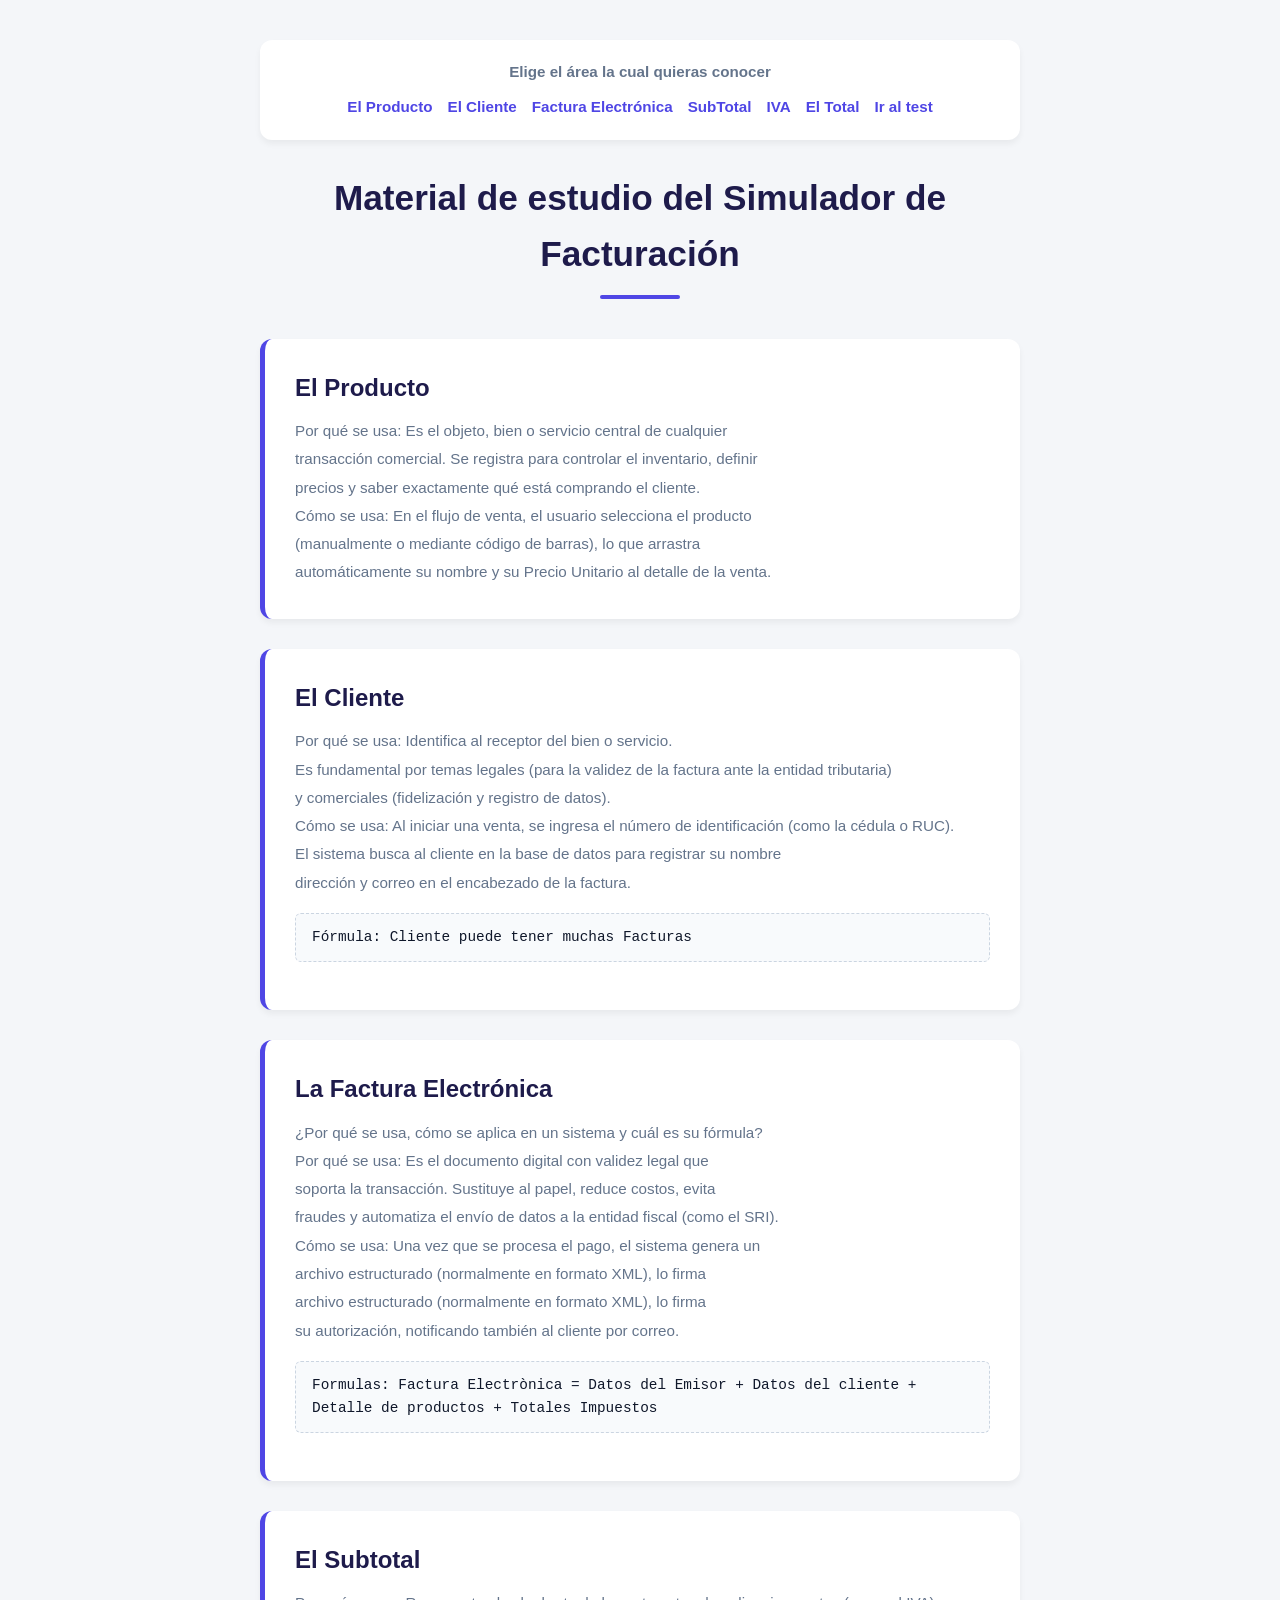
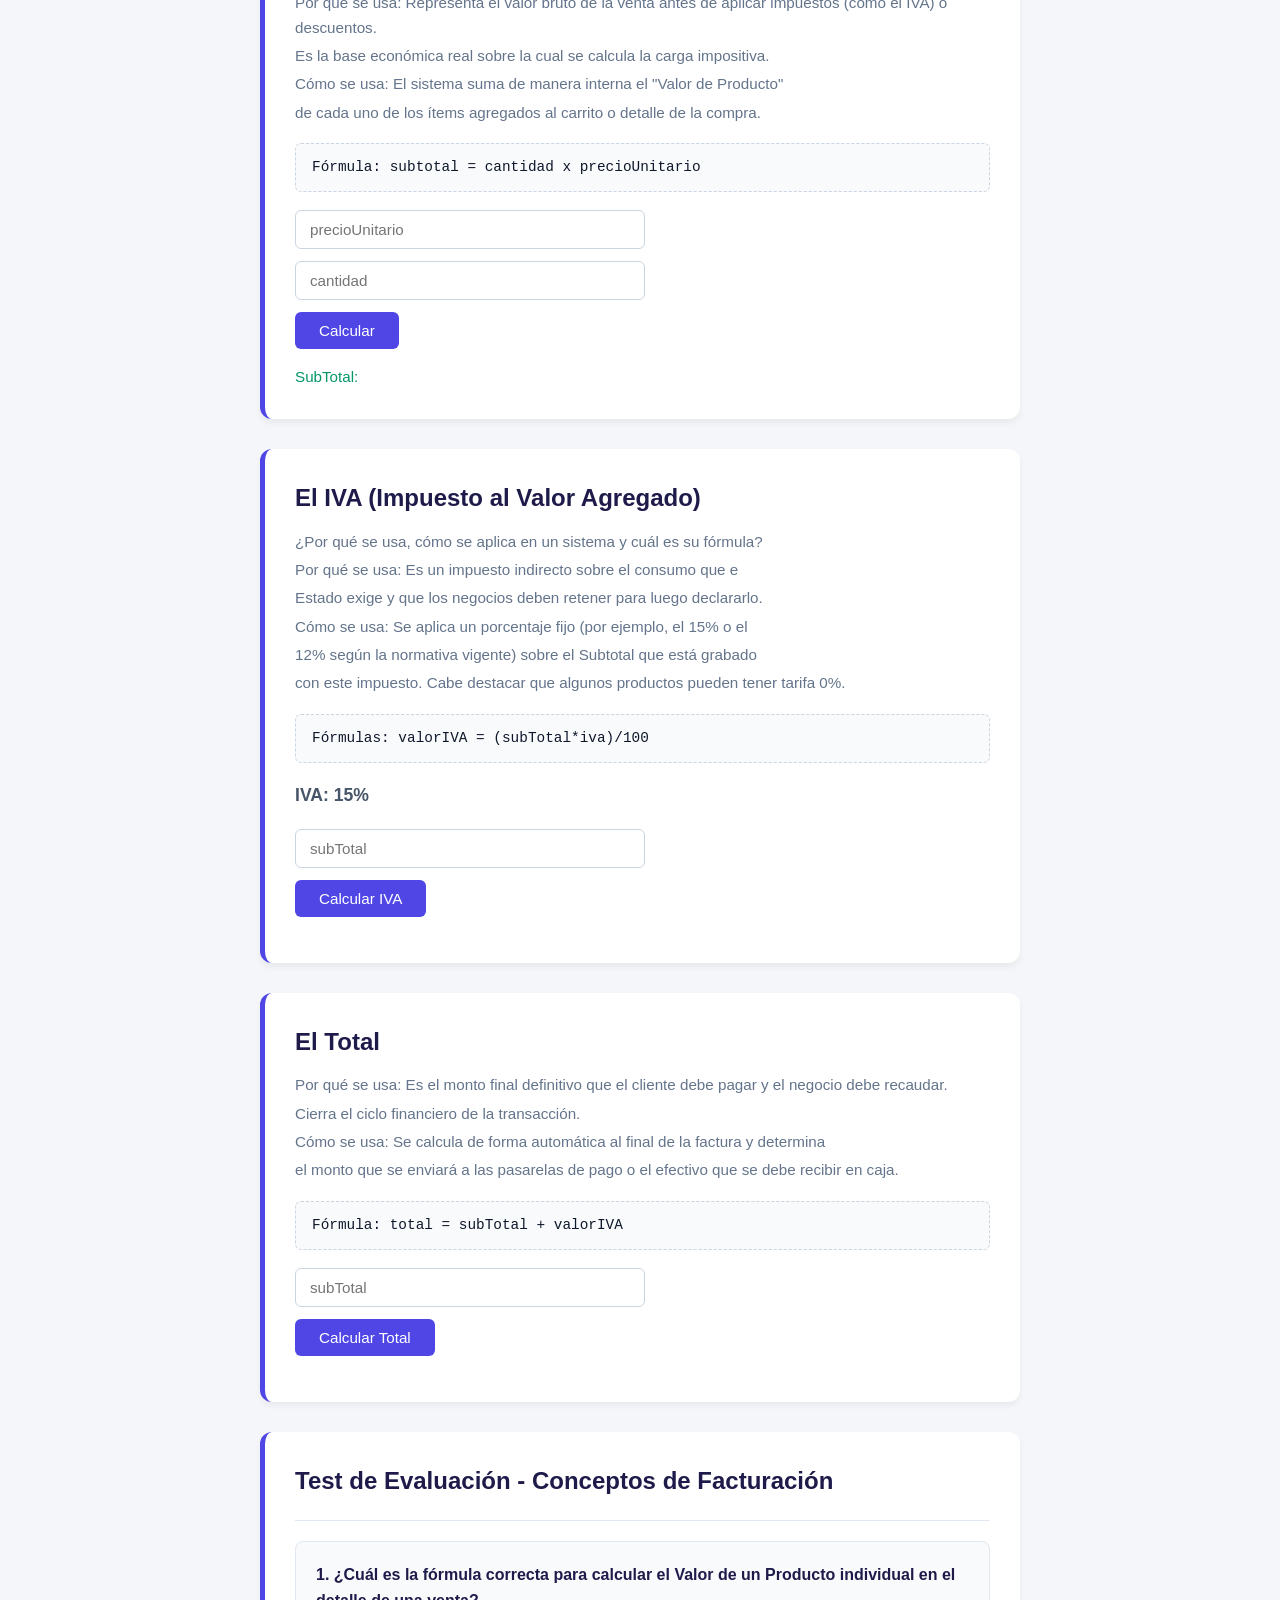
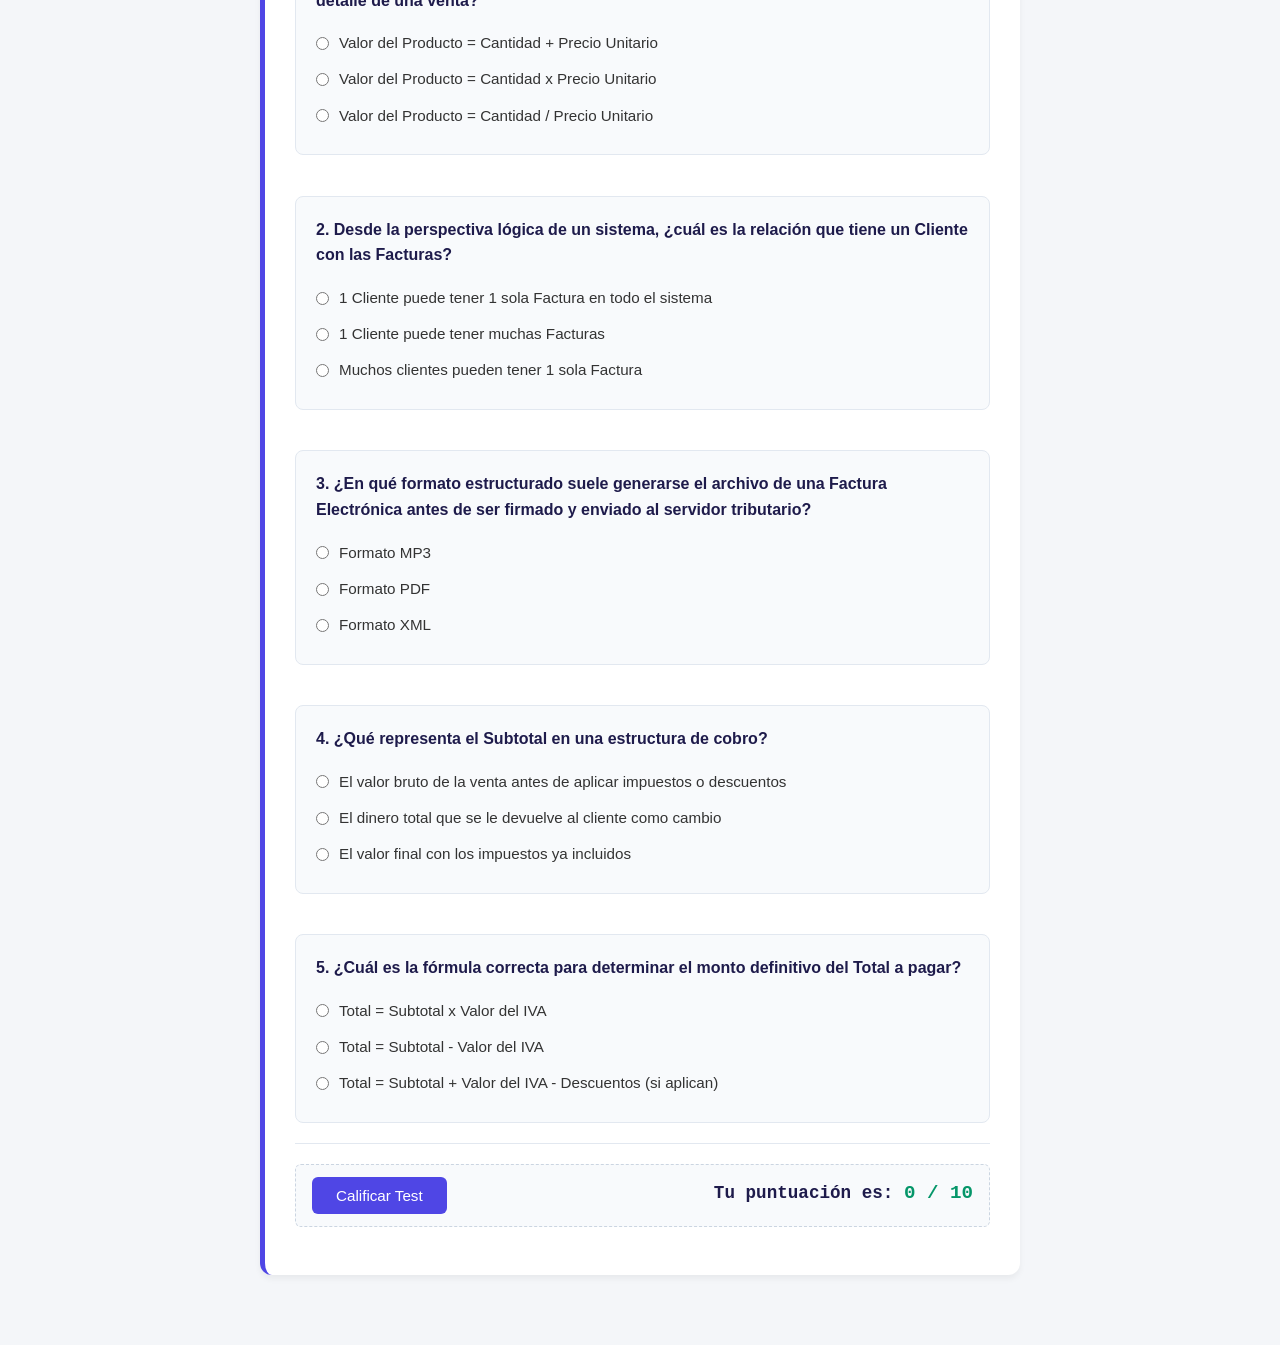
==== commit 98e0bece: "Cambiar checkboxes por radio buttons en formulario" ====
--- a/index.html
+++ b/index.html
@@ -46,7 +46,7 @@
         <p>dirección y correo en el encabezado de la factura.</p>
         <div>
             Fórmula:
-            Cliente --> Puede tener N Facturas
+            Cliente puede tener muchas Facturas
         </div>
     </section>
 
@@ -140,15 +140,15 @@
             <p><strong>1. ¿Cuál es la fórmula correcta para calcular el Valor de un Producto individual en el detalle de
                     una venta?</strong></p>
             <div>
-                <input type="checkbox" id="pregunta1-respuesta1">
+                <input type="radio" id="pregunta1-respuesta1" name="pregunta1">
                 <label for="pregunta1-respuesta1">Valor del Producto = Cantidad + Precio Unitario</label>
             </div>
             <div>
-                <input type="checkbox" id="pregunta1-respuesta2">
+                <input type="radio" id="pregunta1-respuesta2" name="pregunta1">
                 <label for="pregunta1-respuesta2">Valor del Producto = Cantidad x Precio Unitario</label>
             </div>
             <div>
-                <input type="checkbox" id="pregunta1-respuesta3">
+                <input type="radio" id="pregunta1-respuesta3" name="pregunta1">
                 <label for="pregunta1-respuesta3">Valor del Producto = Cantidad / Precio Unitario</label>
             </div>
         </article>
@@ -159,15 +159,15 @@
             <p><strong>2. Desde la perspectiva lógica de un sistema, ¿cuál es la relación que tiene un Cliente con las
                     Facturas?</strong></p>
             <div>
-                <input type="checkbox" id="pregunta2-respuesta1">
+                <input type="radio" id="pregunta2-respuesta1" name="pregunta2">
                 <label for="pregunta2-respuesta1">1 Cliente puede tener 1 sola Factura en todo el sistema</label>
             </div>
             <div>
-                <input type="checkbox" id="pregunta2-respuesta2">
+                <input type="radio" id="pregunta2-respuesta2" name="pregunta2">
                 <label for="pregunta2-respuesta2">1 Cliente puede tener muchas Facturas</label>
             </div>
             <div>
-                <input type="checkbox" id="pregunta2-respuesta3">
+                <input type="radio" id="pregunta2-respuesta3" name="pregunta2">
                 <label for="pregunta2-respuesta3">Muchos clientes pueden tener 1 sola Factura</label>
             </div>
         </article>
@@ -178,55 +178,60 @@
             <p><strong>3. ¿En qué formato estructurado suele generarse el archivo de una Factura Electrónica antes de
                     ser firmado y enviado al servidor tributario?</strong></p>
             <div>
-                <input type="checkbox" id="pregunta3-respuesta1">
+                <input type="radio" id="pregunta3-respuesta1" name="pregunta3">
                 <label for="pregunta3-respuesta1">Formato MP3</label>
             </div>
             <div>
-                <input type="checkbox" id="pregunta3-respuesta2">
+                <input type="radio" id="pregunta3-respuesta2" name="pregunta3">
                 <label for="pregunta3-respuesta2">Formato PDF</label>
             </div>
             <div>
-                <input type="checkbox" id="pregunta3-respuesta3">
+                <input type="radio" id="pregunta3-respuesta3" name="pregunta3">
                 <label for="pregunta3-respuesta3">Formato XML</label>
             </div>
         </article>
 
+        <br>
+
         <article>
             <p><strong>4. ¿Qué representa el Subtotal en una estructura de cobro?</strong></p>
             <div>
-                <input type="checkbox" id="pregunta4-respuesta1">
+                <input type="radio" id="pregunta4-respuesta1" name="pregunta4">
                 <label for="pregunta4-respuesta1">El valor bruto de la
                     venta antes de aplicar impuestos o descuentos</label>
             </div>
             <div>
-                <input type="checkbox" id="pregunta4-respuesta2">
+                <input type="radio" id="pregunta4-respuesta2" name="pregunta4">
                 <label for="pregunta4-respuesta2">El dinero total que
                     se le devuelve al cliente como cambio</label>
             </div>
             <div>
-                <input type="checkbox" id="pregunta4-respuesta3">
+                <input type="radio" id="pregunta4-respuesta3" name="pregunta4">
                 <label for="pregunta4-respuesta3">El valor final con
                     los impuestos ya incluidos
                 </label>
             </div>
-        </article><br>
+        </article>
+
+        <br>
+        
         <article>
             <p><strong>5. ¿Cuál es la fórmula correcta para determinar el monto definitivo del Total a pagar?</strong>
             </p>
             <div>
-                <input type="checkbox" id="pregunta5-respuesta1">
+                <input type="radio" id="pregunta5-respuesta1" name="pregunta5">
                 <label for="pregunta5-respuesta1">Total = Subtotal x
                     Valor del IVA
                 </label>
             </div>
             <div>
-                <input type="checkbox" id="pregunta5-respuesta2">
+                <input type="radio" id="pregunta5-respuesta2" name="pregunta5">
                 <label for="pregunta5-respuesta2">Total = Subtotal -
                     Valor del IVA
                 </label>
             </div>
             <div>
-                <input type="checkbox" id="pregunta5-respuesta3">
+                <input type="radio" id="pregunta5-respuesta3" name="pregunta5">
                 <label for="pregunta5-respuesta3">Total = Subtotal +
                     Valor del IVA - Descuentos (si aplican)
                 </label>
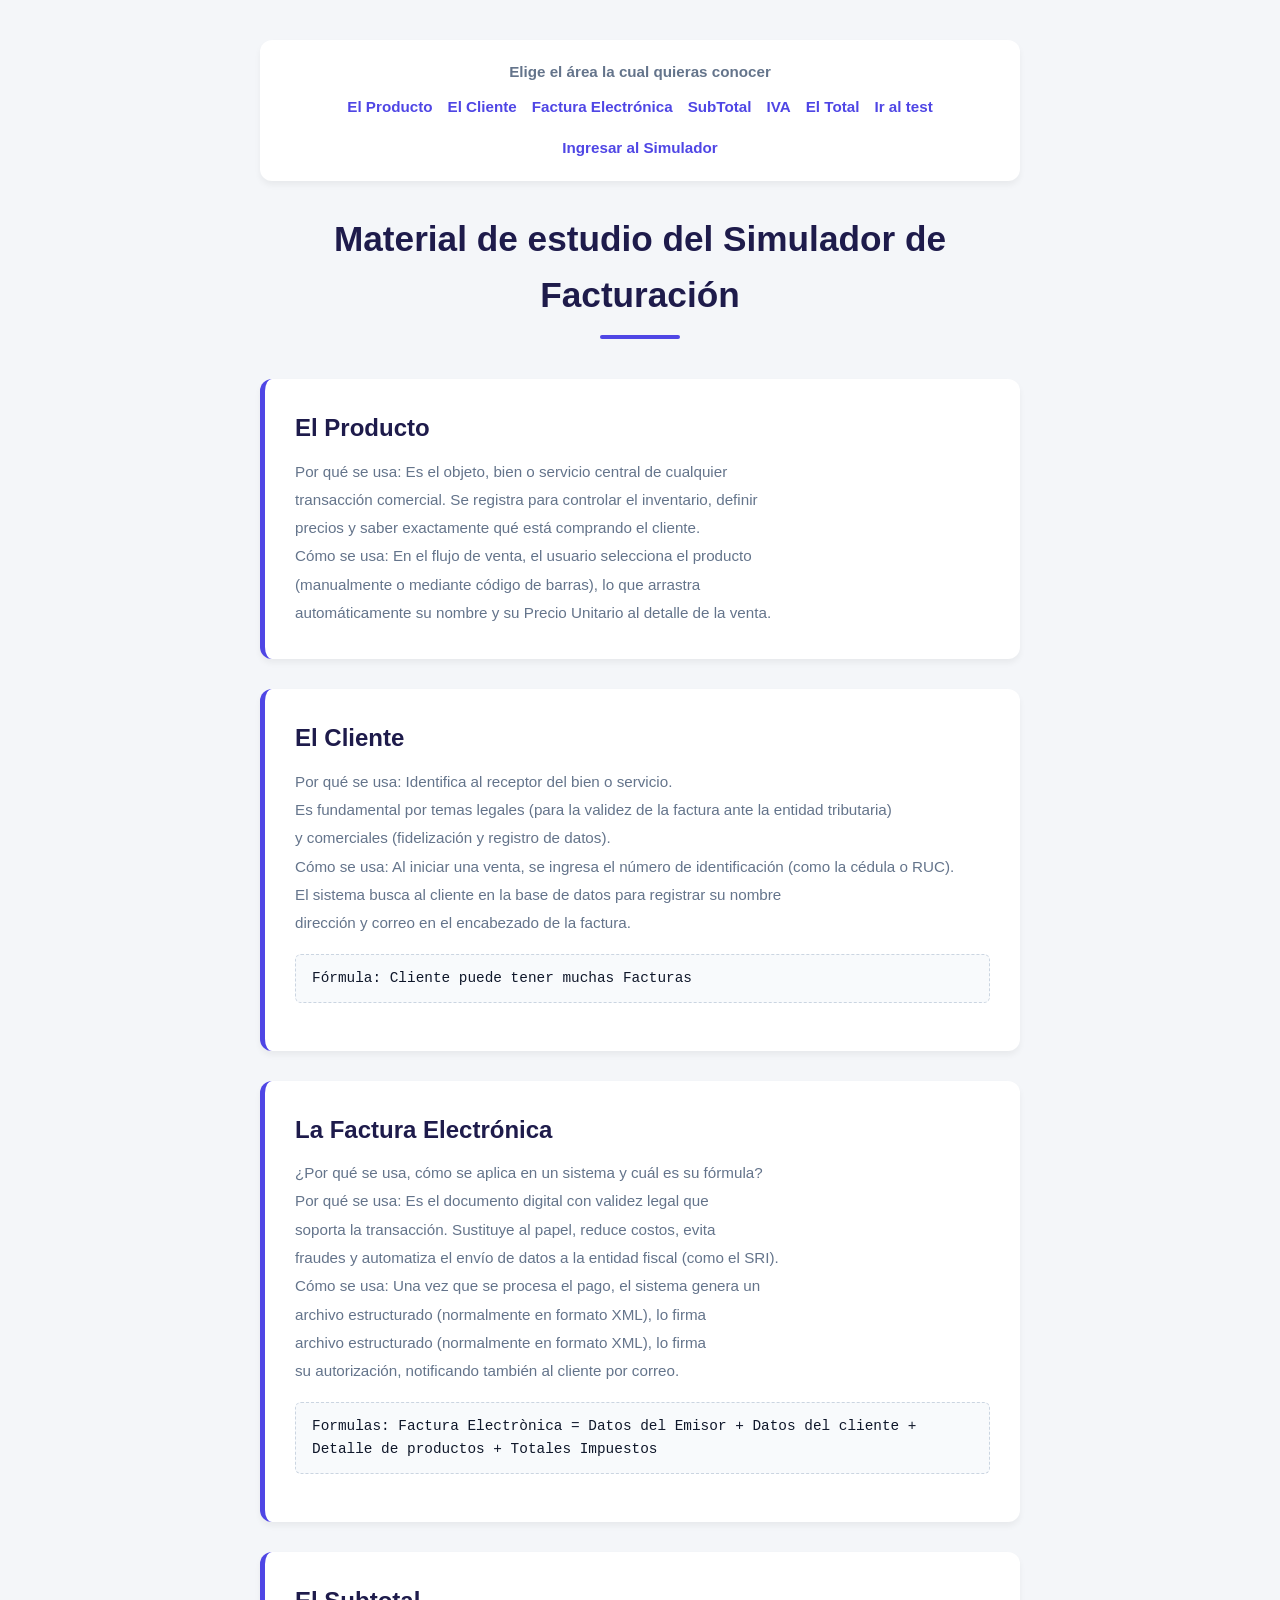
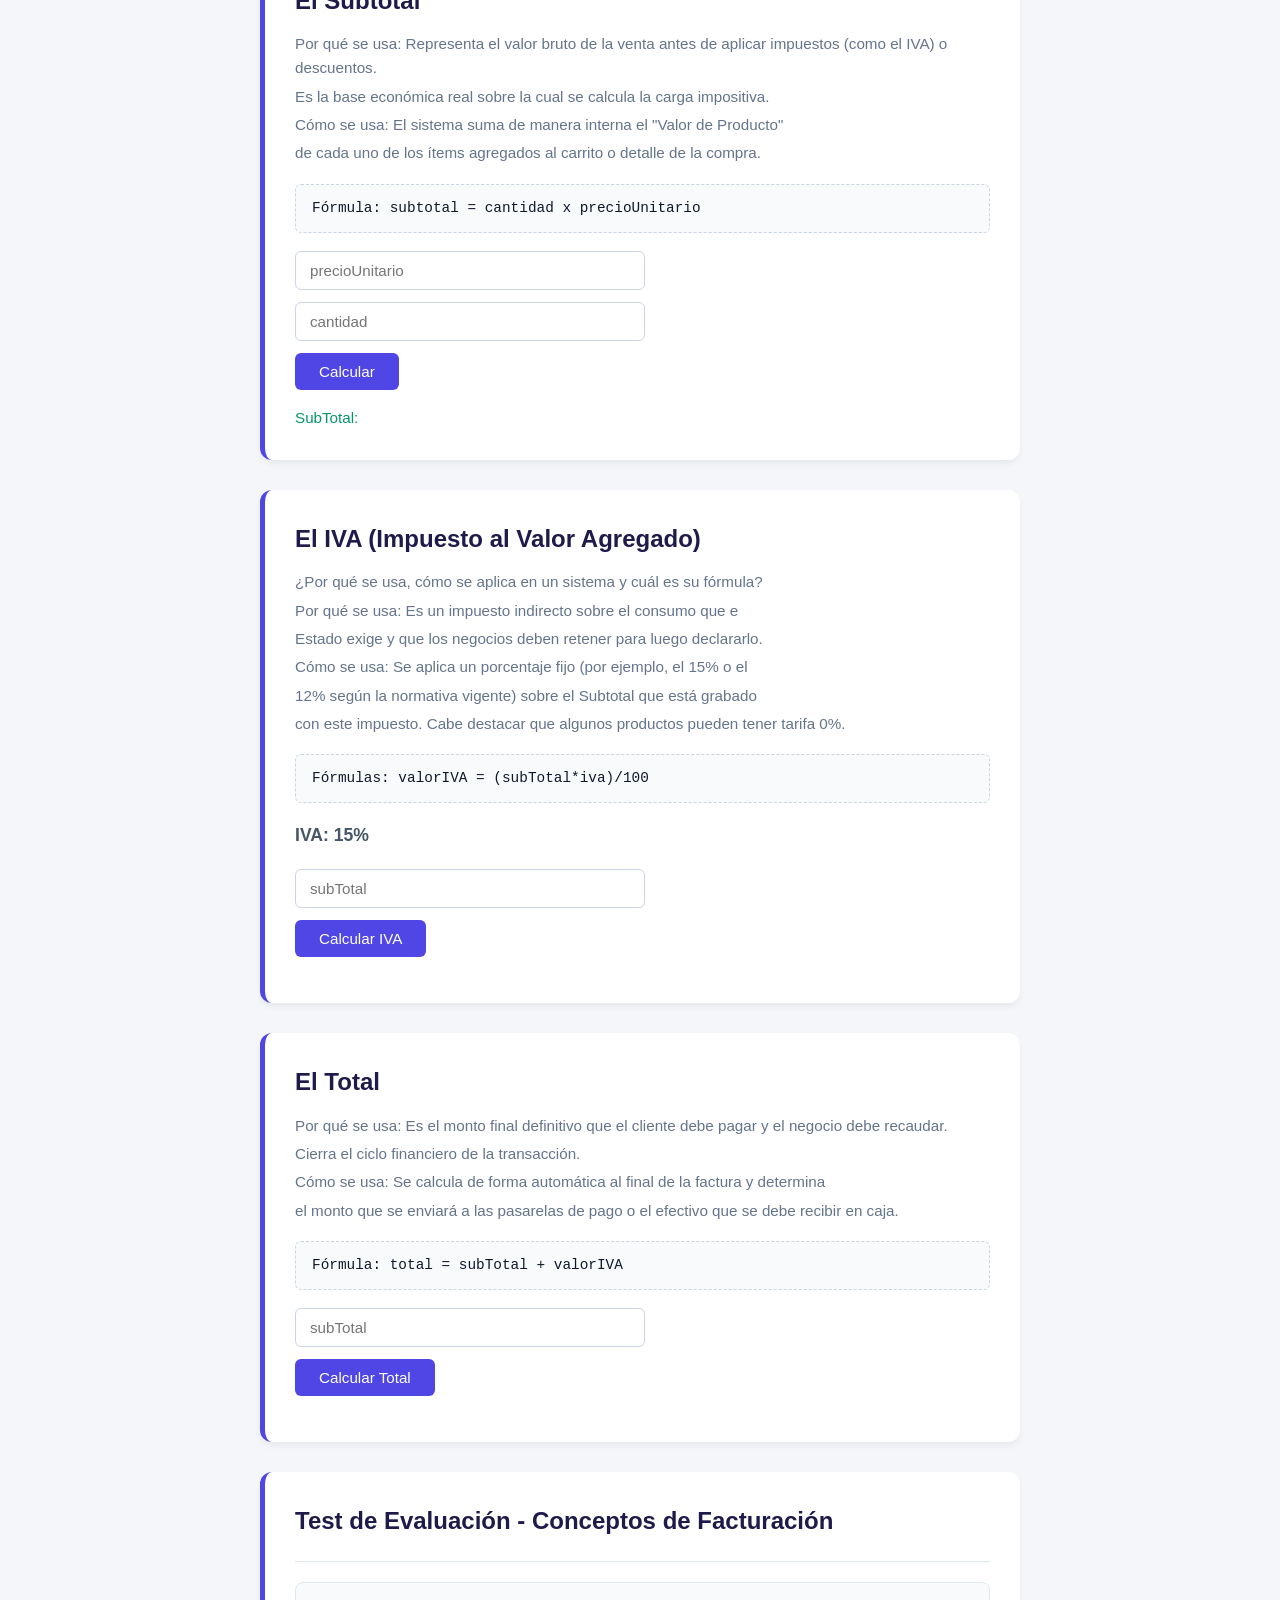
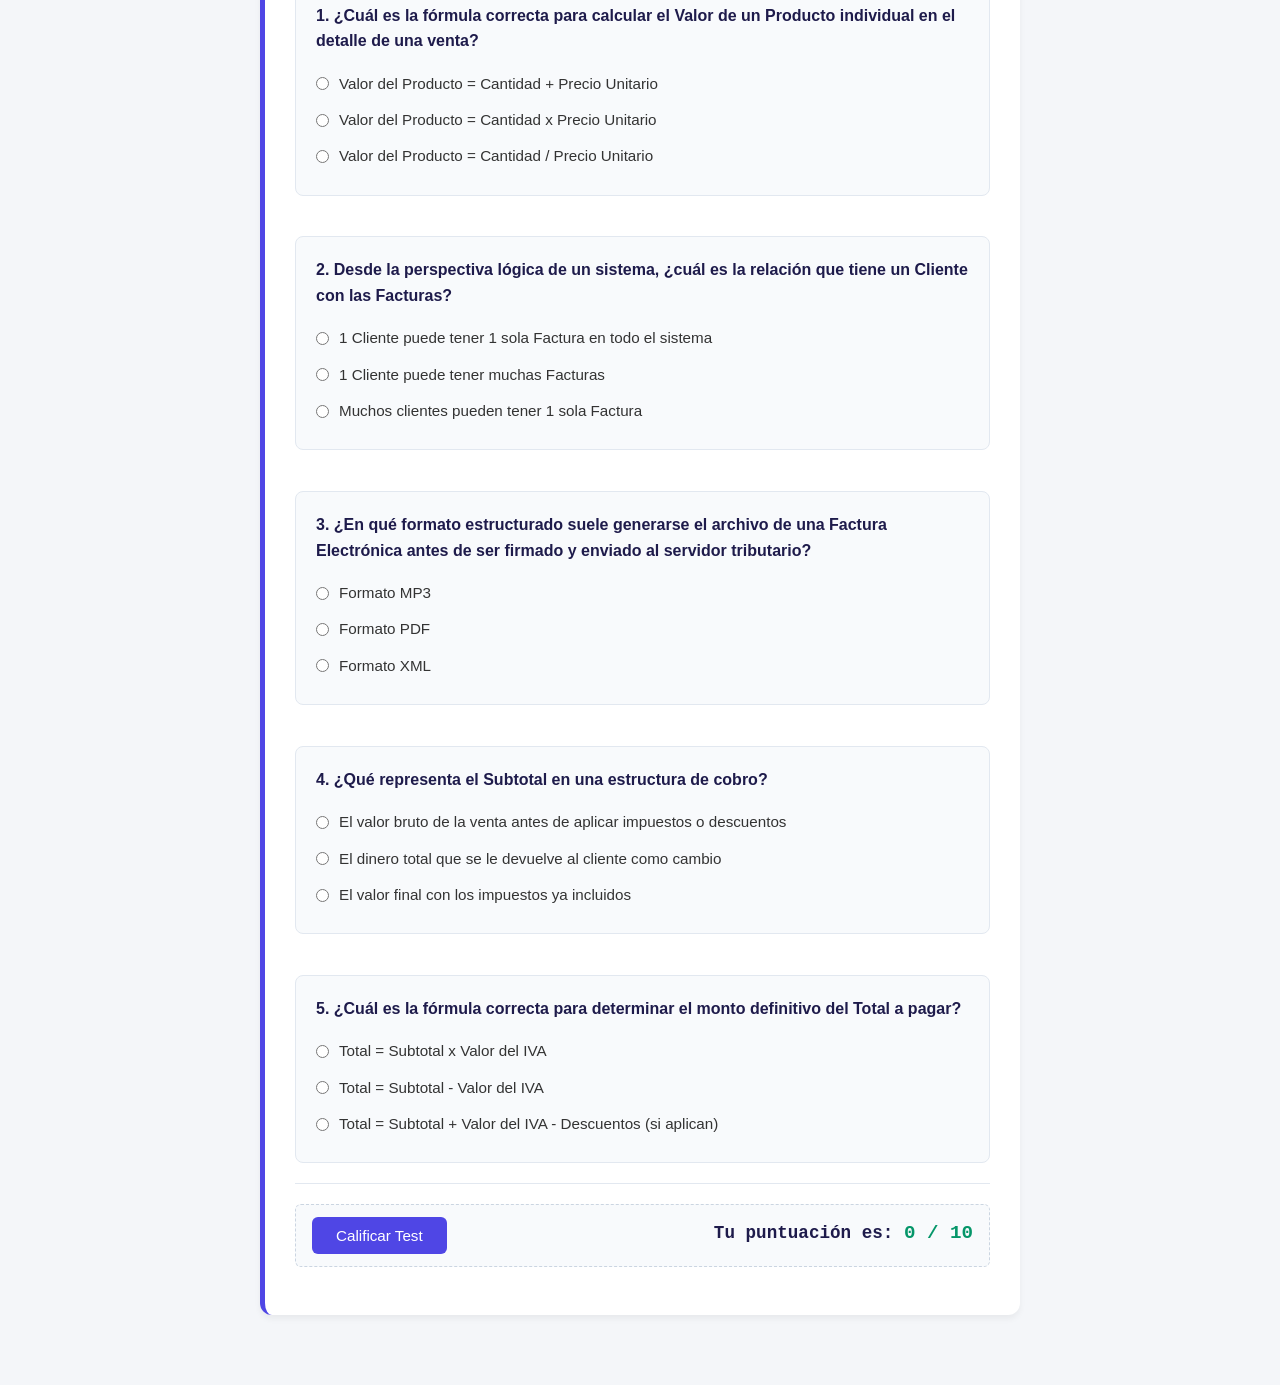
==== commit 73191412: "Refactorización de funciones y agregaci{on de nuevos apartados" ====
--- a/index.html
+++ b/index.html
@@ -20,6 +20,7 @@
             <li><a href="#valorIVA">IVA</a></li>
             <li><a href="#elTotal">El Total</a></li>
             <li><a href="#idtest">Ir al test</a></li>
+            <li><a href="autenticacion.html">Ingresar al Simulador</a></li>
         </ul>
     </nav>
 
